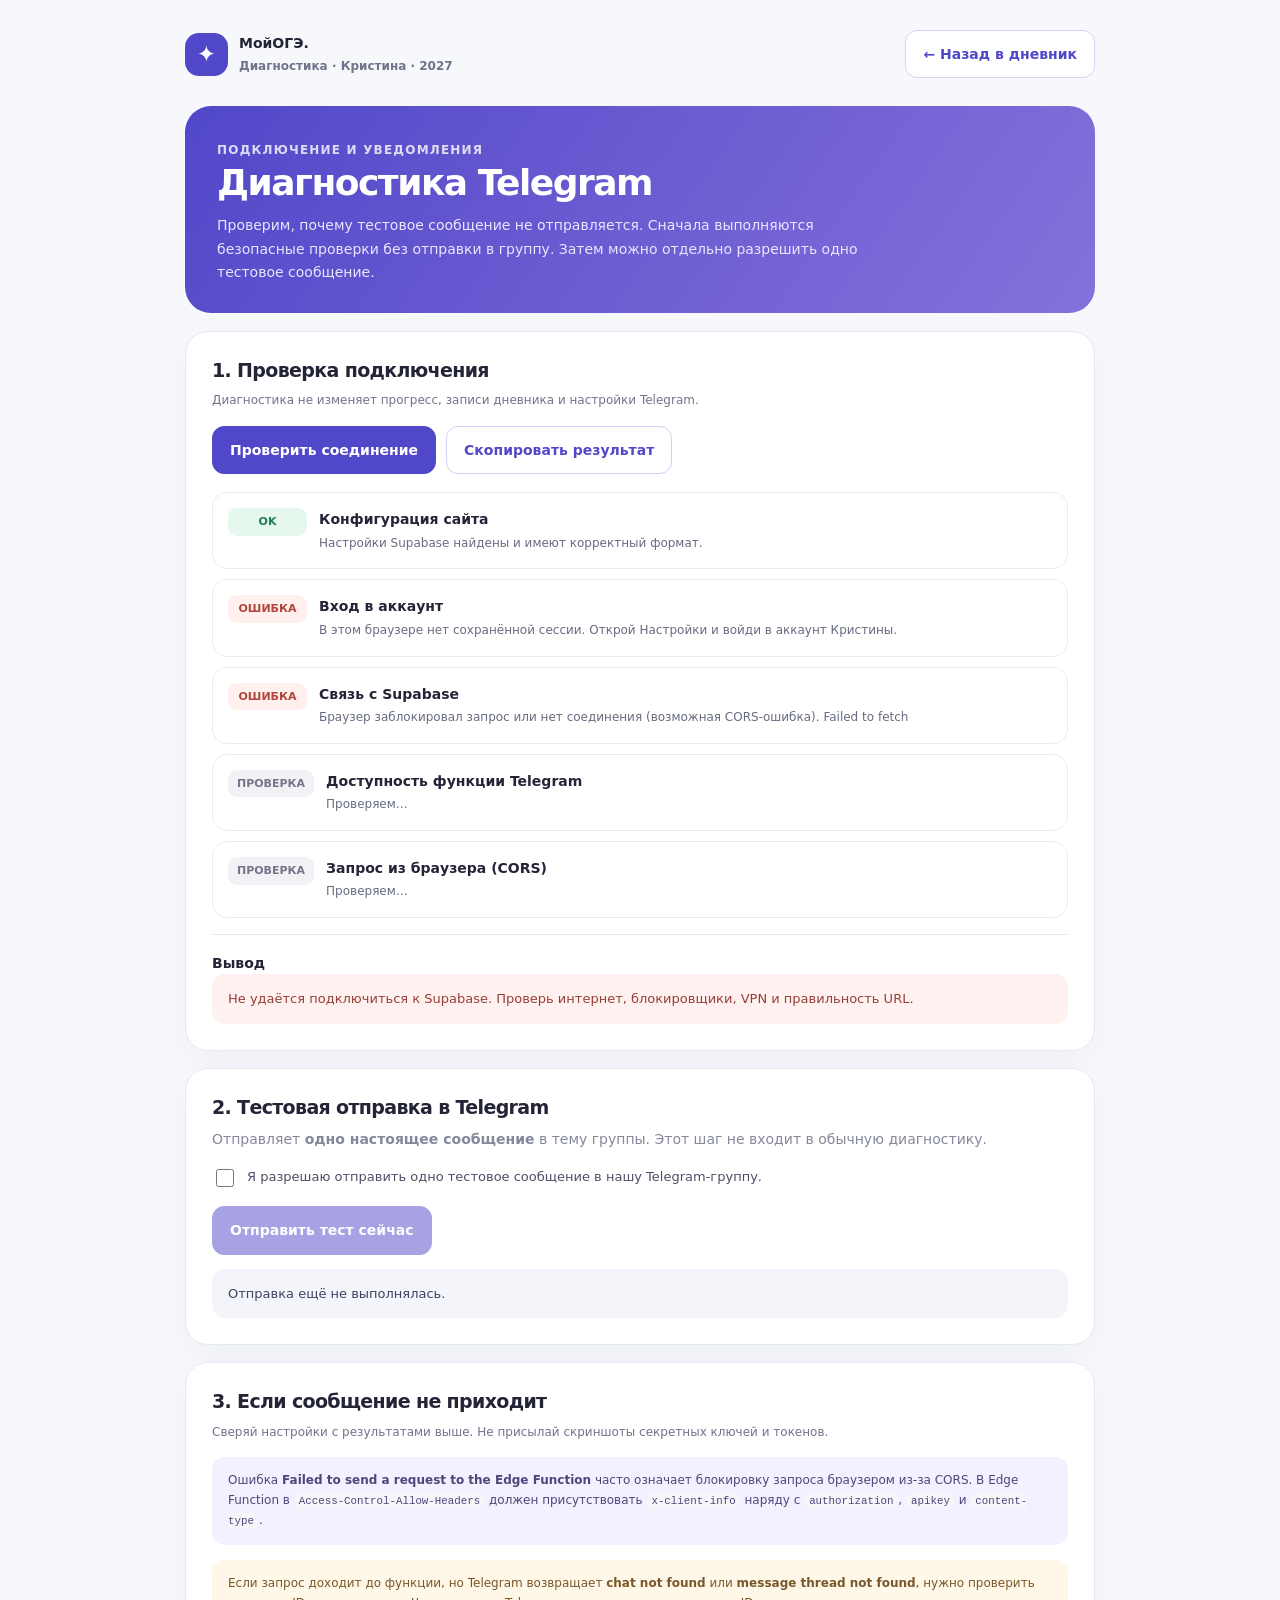
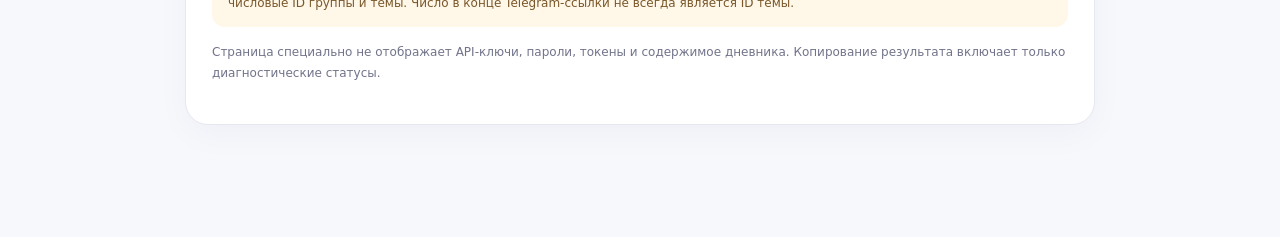
==== diagnostics.html @ 1fcd36a1 "диагн" ====
<!doctype html>
<html lang="ru">
<head>
  <meta charset="utf-8">
  <meta name="viewport" content="width=device-width, initial-scale=1, viewport-fit=cover">
  <meta name="theme-color" content="#f7f8fc">
  <meta name="robots" content="noindex,nofollow">
  <title>Диагностика Telegram · ОГЭ 2027</title>
  <link rel="stylesheet" href="styles.css?v=7">
  <script defer src="config.js?v=7"></script>
  <style>
    :root{--d-bg:#f7f8fc;--d-ink:#242437;--d-muted:#71738a;--d-purple:#5148c9;--d-line:#e6e8f0}
    body{background:var(--d-bg);color:var(--d-ink);font-family:Manrope,system-ui,-apple-system,Segoe UI,sans-serif}
    .diag-shell{max-width:950px;margin:0 auto;padding:30px 20px 95px}.diag-top{display:flex;gap:16px;align-items:center;justify-content:space-between;flex-wrap:wrap;margin-bottom:28px}
    .diag-brand{display:flex;gap:11px;align-items:center;font-weight:800}.diag-logo{width:43px;height:43px;border-radius:14px;background:var(--d-purple);display:grid;place-items:center;color:white;font-size:23px}
    .diag-hero{padding:32px 32px 29px;border-radius:26px;background:linear-gradient(125deg,#5148c9,#8571da);color:#fff;margin:0 0 18px}
    .diag-hero h1{color:#fff;margin:0 0 9px;font-size:clamp(25px,3vw,36px)}.diag-hero p{color:#e9e6ff;margin:0;max-width:650px;line-height:1.65}
    .diag-box{background:#fff;border:1px solid var(--d-line);border-radius:23px;padding:26px;margin-bottom:17px;box-shadow:0 10px 34px rgba(38,40,73,.035)}
    .diag-box h2{font-size:19px;margin:0 0 8px}.diag-box p{line-height:1.7;margin-bottom:15px}.diag-actions{display:flex;align-items:center;gap:10px;flex-wrap:wrap}
    .diag-button{border-radius:12px;background:var(--d-purple);border:1px solid var(--d-purple);color:#fff;padding:12px 17px;min-height:46px;font-weight:800}
    .diag-button.alt{background:#fff;color:var(--d-purple);border-color:#d4d0f6}.diag-button:disabled{opacity:.5;cursor:not-allowed}
    .diag-steps{display:grid;gap:10px;margin-top:18px}.diag-step{border:1px solid #e9eaf3;border-radius:15px;display:grid;grid-template-columns:auto 1fr;gap:12px;padding:15px;align-items:start}
    .diag-dot{border-radius:9px;background:#f1f1f6;color:#74758a;font-weight:900;padding:5px 9px;min-width:79px;text-align:center;font-size:11px}
    .diag-step[data-state="ok"] .diag-dot{background:#e6f7ee;color:#207d53}.diag-step[data-state="bad"] .diag-dot{background:#fff0ed;color:#b2443e}.diag-step[data-state="warn"] .diag-dot{background:#fff6e5;color:#8c6116}
    .diag-step strong{display:block;font-size:14px;margin-bottom:3px}.diag-step p{color:#676b81;margin:0;font-size:12px;line-height:1.65;overflow-wrap:anywhere}
    .diag-note{padding:14px 16px;background:#f3f1ff;color:#4c477b;border-radius:13px;font-size:12px;line-height:1.65;margin:15px 0}
    .diag-warning{background:#fff7e8;color:#79572a}.diag-confirm{display:flex;gap:10px;align-items:flex-start;font-size:13px;color:#4d4f67;line-height:1.5;margin:16px 0}.diag-confirm input{width:18px;height:18px;accent-color:var(--d-purple);flex:none;margin-top:2px}
    .diag-result{border-radius:13px;padding:14px 16px;background:#f4f5fa;color:#3e4260;line-height:1.65;white-space:pre-wrap;overflow-wrap:anywhere;min-height:48px;font-size:13px}
    .diag-result[data-state="ok"]{background:#eaf9ef;color:#176a49}.diag-result[data-state="bad"]{background:#fff1ef;color:#963e38}.diag-result[data-state="warn"]{background:#fff6e5;color:#825b22}
    .diag-small{font-size:12px;color:var(--d-muted)}.diag-code{font-family:ui-monospace,SFMono-Regular,Consolas,monospace;background:#f6f6fa;border-radius:7px;padding:2px 5px;font-size:.9em}.diag-help{border-top:1px solid var(--d-line);margin-top:16px;padding-top:17px}
    @media(max-width:650px){.diag-shell{padding:16px 13px 80px}.diag-hero,.diag-box{padding:20px 17px;border-radius:19px}.diag-step{padding:12px;gap:9px}.diag-dot{min-width:65px}}
  </style>
</head>
<body>
<main class="diag-shell">
  <header class="diag-top">
    <div class="diag-brand"><div class="diag-logo" aria-hidden="true">✦</div><span>МойОГЭ.<br><span class="diag-small">Диагностика · Кристина · 2027</span></span></div>
    <a class="diag-button alt" href="index.html#/дневник">← Назад в дневник</a>
  </header>
  <section class="diag-hero"><span style="font-size:12px;font-weight:800;letter-spacing:1.2px;opacity:.8">ПОДКЛЮЧЕНИЕ И УВЕДОМЛЕНИЯ</span><h1>Диагностика Telegram</h1><p>Проверим, почему тестовое сообщение не отправляется. Сначала выполняются безопасные проверки без отправки в группу. Затем можно отдельно разрешить одно тестовое сообщение.</p></section>
  <section class="diag-box" aria-labelledby="checksTitle">
    <h2 id="checksTitle">1. Проверка подключения</h2>
    <p class="diag-small">Диагностика не изменяет прогресс, записи дневника и настройки Telegram.</p>
    <div class="diag-actions"><button id="runChecks" class="diag-button" type="button">Проверить соединение</button><button id="copyResults" class="diag-button alt" type="button">Скопировать результат</button></div>
    <div class="diag-steps" id="steps" aria-live="polite">
      <div class="diag-step" id="step-config"><span class="diag-dot">ОЖИДАНИЕ</span><div><strong>Конфигурация сайта</strong><p>URL Supabase и публичный ключ</p></div></div>
      <div class="diag-step" id="step-session"><span class="diag-dot">ОЖИДАНИЕ</span><div><strong>Вход в аккаунт</strong><p>Наличие и действительность сессии Кристины</p></div></div>
      <div class="diag-step" id="step-network"><span class="diag-dot">ОЖИДАНИЕ</span><div><strong>Связь с Supabase</strong><p>Можно ли получить ответ от сервера</p></div></div>
      <div class="diag-step" id="step-function"><span class="diag-dot">ОЖИДАНИЕ</span><div><strong>Доступность функции Telegram</strong><p>Без отправки сообщения</p></div></div>
      <div class="diag-step" id="step-request"><span class="diag-dot">ОЖИДАНИЕ</span><div><strong>Запрос из браузера (CORS)</strong><p>Проверим заголовки и HTTP-ответ безопасным запросом</p></div></div>
    </div>
    <div class="diag-help"><strong>Вывод</strong><div id="recommendation" class="diag-result" role="status">Нажми «Проверить соединение».</div></div>
  </section>
  <section class="diag-box" aria-labelledby="testTitle">
    <h2 id="testTitle">2. Тестовая отправка в Telegram</h2>
    <p>Отправляет <strong>одно настоящее сообщение</strong> в тему группы. Этот шаг не входит в обычную диагностику.</p>
    <label class="diag-confirm"><input id="confirmSend" type="checkbox"><span>Я разрешаю отправить одно тестовое сообщение в нашу Telegram-группу.</span></label>
    <button id="sendTest" class="diag-button" type="button" disabled>Отправить тест сейчас</button>
    <div class="diag-result" id="telegramResult" role="status" style="margin-top:14px">Сначала проверь соединение и подтверди отправку.</div>
  </section>
  <section class="diag-box">
    <h2>3. Если сообщение не приходит</h2>
    <p class="diag-small">Сверяй настройки с результатами выше. Не присылай скриншоты секретных ключей и токенов.</p>
    <div class="diag-note">Ошибка <strong>Failed to send a request to the Edge Function</strong> часто означает блокировку запроса браузером из-за CORS. В Edge Function в <span class="diag-code">Access-Control-Allow-Headers</span> должен присутствовать <span class="diag-code">x-client-info</span> наряду с <span class="diag-code">authorization</span>, <span class="diag-code">apikey</span> и <span class="diag-code">content-type</span>.</div>
    <div class="diag-note diag-warning">Если запрос доходит до функции, но Telegram возвращает <strong>chat not found</strong> или <strong>message thread not found</strong>, нужно проверить числовые ID группы и темы. Число в конце Telegram-ссылки не всегда является ID темы.</div>
    <p class="diag-small">Страница специально не отображает API-ключи, пароли, токены и содержимое дневника. Копирование результата включает только диагностические статусы.</p>
  </section>
</main>
<script>
(()=>{'use strict';
  const byId=id=>document.getElementById(id);
  const BASESTORAGE='oge-student-auth-2027';
  const FUNCTION='kristina-oge-diary-reminder';
  const notes=[];
  const diag={config:false,session:false,network:false,edge:false,probe:false,userToken:''};
  const setStep=(id,state,message)=>{
    const el=byId('step-'+id);
    const st={ok:'OK',bad:'ОШИБКА',warn:'ВНИМАНИЕ',pending:'ПРОВЕРКА'}[state]||'ОЖИДАНИЕ';
    el.dataset.state=state;el.querySelector('.diag-dot').textContent=st;
    el.querySelector('p').textContent=message;
    const old=notes.findIndex(x=>x.id===id);if(old>=0)notes.splice(old,1);
    notes.push({id,status:st,detail:message});
  };
  const setResult=(txt,state='')=>{byId('recommendation').textContent=txt;byId('recommendation').dataset.state=state;};
  const clean=s=>String(s||'').replace(/Bearer\s+\S+/ig,'Bearer [скрыто]').replace(/(?:sk-|sb_secret_|sb_publishable_|eyJ)[a-z0-9_.-]{15,}/ig,'[скрыто]').slice(0,210);
  const url=()=>window.OGE_CONFIG?.cloud?.url?.replace(/\/+$/,'')||'';
  const publicKey=()=>window.OGE_CONFIG?.cloud?.publishableKey||'';
  const validConfig=()=>window.OGE_CONFIG?.cloud?.enabled===true && /^https:\/\/[a-z0-9-]+\.supabase\.co$/i.test(url()) && publicKey().length>=20;
  const sessionFromBrowser=()=>{
    try{
      const stored=localStorage.getItem(BASESTORAGE);
      if(!stored)return null;
      const v=JSON.parse(stored);
      if(!v||typeof v.access_token!=='string'||v.access_token.length<40)return null;
      return v;
    }catch(_e){return null;}
  };
  async function timedFetch(path,options={}){
    const ac=new AbortController(),tid=setTimeout(()=>ac.abort(),12000);
    try{return await fetch(path,{...options,signal:ac.signal,cache:'no-store',credentials:'omit'})}
    finally{clearTimeout(tid)}
  }
  async function parsed(res){
    try{const data=await res.json();return data&&typeof data==='object'?data:{}}
    catch(_e){return {}}
  }
  function showReady(){byId('sendTest').disabled=!(diag.session&&diag.probe&&byId('confirmSend').checked);}
  function failReason(e){
    if(e?.name==='AbortError')return 'Превышено время ожидания (12 секунд): сервер не ответил.';
    return 'Браузер заблокировал запрос или нет соединения (возможная CORS-ошибка). '+clean(e?.message||'');
  }
  async function runChecks(){
    byId('runChecks').disabled=true;byId('sendTest').disabled=true;byId('telegramResult').textContent='Отправка ещё не выполнялась.';
    Object.assign(diag,{config:false,session:false,network:false,edge:false,probe:false,userToken:''});
    ['config','session','network','function','request'].forEach(id=>setStep(id,'pending','Проверяем…'));
    setResult('Идёт проверка. Сообщения в Telegram не отправляются.');
    try{
      diag.config=validConfig();
      setStep('config',diag.config?'ok':'bad',diag.config?'Настройки Supabase найдены и имеют корректный формат.':'В config.js отключено облако или отсутствуют адрес Supabase / публичный ключ.');
      if(!diag.config){setResult('Сначала проверь файл config.js: cloud.enabled, cloud.url и cloud.publishableKey. Не вставляй service_role или секретный ключ в сайт.','bad');return;}
      const session=sessionFromBrowser();
      if(!session){setStep('session','bad','В этом браузере нет сохранённой сессии. Открой Настройки и войди в аккаунт Кристины.');}
      else if(Number(session.expires_at||0)>0 && session.expires_at*1000<Date.now()){
        setStep('session','warn','Сессия в браузере истекла. Повторно войди через Настройки сайта.');
      }else{diag.userToken=session.access_token;setStep('session','warn','Сессия найдена, проверяем действительность на сервере…');}
      let healthRes;
      try{
        healthRes=await timedFetch(url()+'/auth/v1/health');
        diag.network=true;
        setStep('network','ok','Supabase отвечает: HTTP '+healthRes.status+'.');
      }catch(e){setStep('network','bad',failReason(e));setResult('Не удаётся подключиться к Supabase. Проверь интернет, блокировщики, VPN и правильность URL.','bad');return;}
      if(diag.userToken){
        try{
          const response=await timedFetch(url()+'/auth/v1/user',{headers:{apikey:publicKey(),Authorization:'Bearer '+diag.userToken}});
          if(response.ok){diag.session=true;setStep('session','ok','Авторизация подтверждена сервером.');}
          else {diag.userToken='';setStep('session','bad','Сессия отклонена сервером: HTTP '+response.status+'. Повторно войди в Настройках.');}
        }catch(e){diag.userToken='';setStep('session','warn','Не удалось подтвердить сессию: '+failReason(e));}
      }
      const endpoint=url()+'/functions/v1/'+FUNCTION;
      try{
        const r=await timedFetch(endpoint,{method:'GET'});
        diag.edge=true;setStep('function',r.status===405?'ok':(r.status===401?'warn':'ok'),'Сервер функции отвечает: HTTP '+r.status+'. '+(r.status===405?'Для GET это нормально.':'Проверяем POST отдельно.'));
      }catch(e){setStep('function','bad',failReason(e));setResult('Не удалось получить ответ функции. Проверь название функции, ACTIVE и настройки CORS.','bad');return;}
      // Unknown mode never sends Telegram messages, but exercises the same browser headers as Supabase JS.
      try{
        const headers={'Content-Type':'application/json',apikey:publicKey(),'x-client-info':'supabase-js-web/2.58.0',Authorization:'Bearer '+(diag.userToken||publicKey())};
        const r=await timedFetch(endpoint,{method:'POST',headers,body:JSON.stringify({mode:'diagnostics-probe'})});
        const data=await parsed(r);
        if(r.status===400 && /unknown.mode/i.test(String(data.error||''))){diag.probe=true;setStep('request','ok','POST и CORS работают. Функция ответила ожидаемым HTTP 400 на безопасный диагностический запрос.');}
        else if(r.status===401||r.status===403){setStep('request','warn','POST доступен, но сервер отклонил авторизацию: HTTP '+r.status+' ('+clean(data.error||'нет описания')+').');}
        else if(r.status>=500){setStep('request','bad','Функция вернула HTTP '+r.status+': '+clean(data.error||'ошибка сервера')+'. Проверь Edge Function Logs и секреты.');}
        else{setStep('request','warn','Ответ HTTP '+r.status+': '+clean(data.error||'нет описания')+'. Нужна проверка серверного кода.');}
      }catch(e){setStep('request','bad',failReason(e));setResult('GET функции отвечает, но POST блокируется. Наиболее вероятно, не указан x-client-info в Access-Control-Allow-Headers. Исправь его в Edge Function и заново Deploy.','bad');return;}
      if(diag.probe && diag.session)setResult('Подключение и авторизация работают. Теперь можешь подтвердить отдельную тестовую отправку в Telegram.','ok');
      else if(!diag.session)setResult('Запрос к функции прошёл. Для реального теста нужно повторно войти в аккаунт Кристины через Настройки.','warn');
      else setResult('Функция отвечает, но есть ошибка POST. Смотри HTTP-код выше и журнал Edge Function Logs.','warn');
    }finally{byId('runChecks').disabled=false;showReady();}
  }
  async function sendTest(){
    if(!diag.session||!diag.probe||!byId('confirmSend').checked)return;
    byId('sendTest').disabled=true;byId('telegramResult').textContent='Отправляем тестовое сообщение…';
    try{
      const r=await timedFetch(url()+'/functions/v1/'+FUNCTION,{method:'POST',headers:{'Content-Type':'application/json',apikey:publicKey(),'x-client-info':'supabase-js-web/2.58.0',Authorization:'Bearer '+diag.userToken},body:JSON.stringify({mode:'test'})});
      const body=await parsed(r);
      if(r.ok&&body.delivered===true&&body.message_id){byId('telegramResult').dataset.state='ok';byId('telegramResult').textContent='Telegram API подтвердил отправку сообщения №'+Number(body.message_id)+'. Проверь, что оно появилось именно в нужной теме.';}
      else{byId('telegramResult').dataset.state='bad';byId('telegramResult').textContent='Сервер вернул HTTP '+r.status+': '+clean(body.error||'нет подтверждения доставки')+'.';}
    }catch(e){byId('telegramResult').dataset.state='bad';byId('telegramResult').textContent=failReason(e);}
    finally{byId('confirmSend').checked=false;showReady();}
  }
  byId('runChecks').addEventListener('click',runChecks);
  byId('sendTest').addEventListener('click',sendTest);
  byId('confirmSend').addEventListener('change',showReady);
  byId('copyResults').addEventListener('click',async()=>{
    const body=['ОГЭ-2027 / Telegram / диагностика','Дата: '+new Date().toLocaleString('ru-RU'),...notes.map(n=>n.id+': '+n.status+' — '+n.detail),'Вывод: '+byId('recommendation').textContent,'Тест: '+byId('telegramResult').textContent,'Секреты и токены в отчёте отсутствуют.'].join('\n');
    try{await navigator.clipboard.writeText(body);byId('copyResults').textContent='Скопировано';setTimeout(()=>byId('copyResults').textContent='Скопировать результат',1800)}catch(_e){byId('recommendation').textContent='Браузер не разрешил копирование. Можно сделать скриншот статусов проверок (без секретов).';}
  });
  window.addEventListener('load',()=>setTimeout(runChecks,180));
})();
</script>
</body>
</html>
---- styles.css ----
:root{--bg:#f7f8fc;--surface:#fff;--ink:#242437;--muted:#85889b;--line:#e9eaf3;--indigo:#5148c9;--deep:#352f9c;--purple:#edeaff;--violet:#8a7fe9;--mint:#e3f6ef;--green:#218d6e;--peach:#fff0e5;--orange:#d7834d;--pink:#fbebf6;--shadow:0 12px 40px rgba(37,38,82,.045);--radius:22px}*{box-sizing:border-box}html{scroll-behavior:smooth}body{margin:0;background:var(--bg);color:var(--ink);font-family:Manrope,system-ui,-apple-system,Segoe UI,sans-serif;font-size:14px;line-height:1.6}button,input,select,textarea{font:inherit}button{cursor:pointer}button:disabled{cursor:not-allowed;opacity:.55}a{color:var(--indigo);text-decoration:none}a:hover{text-decoration:underline}button:focus-visible,a:focus-visible,input:focus-visible,textarea:focus-visible,select:focus-visible{outline:3px solid #a39afa;outline-offset:3px}h1,h2,h3,h4,p{margin-top:0}h1{font-size:clamp(27px,3vw,39px);line-height:1.24;letter-spacing:-1.5px;margin-bottom:12px;font-weight:800}h2{font-size:22px;line-height:1.3;letter-spacing:-.65px;margin-bottom:0}h3{font-size:16px;margin:0;font-weight:800;line-height:1.5}p{color:var(--muted)}small,.small{font-size:12px}.text-muted{color:var(--muted)}.semibold{font-weight:700}.shell{min-height:100vh;display:grid;grid-template-columns:265px minmax(0,1fr)}.sidebar{background:var(--surface);border-right:1px solid var(--line);padding:34px 18px 24px;position:sticky;height:100vh;top:0;display:flex;flex-direction:column;gap:26px;overflow-y:auto}.brand{padding:4px 13px;display:flex;align-items:center;gap:13px;text-decoration:none;color:inherit}.brand:hover{text-decoration:none}.brand-logo{width:45px;height:45px;border-radius:14px;background:var(--indigo);display:grid;place-items:center;flex-shrink:0}.brand-logo img{width:45px;height:45px}.brand strong{display:block;font-size:17px;letter-spacing:-.7px;line-height:1.25}.brand small{display:block;color:#9496a5;font-size:10px;margin-top:4px;font-weight:700;letter-spacing:.9px}.menu-label{padding:0 14px;margin-bottom:9px;font-size:10px;font-weight:800;letter-spacing:1.5px;text-transform:uppercase;color:#b2b3bf}.nav-stack{display:grid;gap:4px}.nav-item{width:100%;display:flex;align-items:center;gap:12px;border:0;border-radius:13px;background:transparent;text-align:left;padding:12px 13px;color:#74758a;font-size:13px;font-weight:700;text-decoration:none;transition:.18s}.nav-item svg{width:19px;height:19px;stroke-width:2}.nav-item:hover{color:var(--indigo);background:#f8f7ff;text-decoration:none}.nav-item.active{color:var(--indigo);background:#f0eeff}.nav-item.active svg{stroke:var(--indigo)}.sidebar-bottom{margin-top:auto;display:grid;gap:12px}.sidebar-goal{background:#f4f1ff;border-radius:17px;padding:18px 15px;position:relative;overflow:hidden}.sidebar-goal:after{content:'';position:absolute;right:-28px;top:-34px;width:104px;height:104px;border-radius:50%;background:#e4dfff}.sidebar-goal>*{position:relative;z-index:1}.sidebar-goal small{font-weight:800;color:#7a72a8}.sidebar-goal strong{font-size:21px;color:#4c43ad;display:block;margin:5px 0}.sidebar-goal p{font-size:11px;line-height:1.6;margin:0;color:#8b85a7}.user-chip{display:flex;align-items:center;gap:12px;padding:13px;border-top:1px solid var(--line)}.avatar{width:37px;height:37px;border-radius:13px;background:#f8e9f3;color:#b35d9a;display:grid;place-items:center;font-size:15px;font-weight:800}.user-chip strong{display:block;font-size:12px}.user-chip small{color:var(--muted)}.main{min-width:0;padding:30px 42px 80px;max-width:1600px;width:100%;margin:0 auto}.topbar{display:flex;align-items:center;justify-content:space-between;gap:16px;margin-bottom:34px}.crumb{font-size:12px;font-weight:750;color:#9697a7}.top-actions{display:flex;align-items:center;gap:12px}.date-pill{background:white;border:1px solid var(--line);padding:9px 14px;border-radius:13px;color:#77788d;font-weight:750;font-size:11px;white-space:nowrap}.circle-button{width:39px;height:39px;border-radius:13px;border:1px solid var(--line);background:#fff;color:var(--ink);display:grid;place-items:center}.circle-button svg{width:18px}.content{max-width:1250px}.page-heading{display:flex;justify-content:space-between;align-items:flex-start;gap:20px;margin-bottom:26px}.page-heading p{margin:4px 0 0;max-width:680px}.eyebrow{color:var(--indigo);font-size:11px;letter-spacing:1.3px;text-transform:uppercase;font-weight:800;margin-bottom:9px;display:block}.muted-eyebrow{font-size:11px;letter-spacing:1.2px;font-weight:800;color:#a09fae;text-transform:uppercase}.grid{display:grid;gap:18px}.g-2{grid-template-columns:repeat(2,minmax(0,1fr))}.g-3{grid-template-columns:repeat(3,minmax(0,1fr))}.g-4{grid-template-columns:repeat(4,minmax(0,1fr))}.span-2{grid-column:span 2}.card{background:var(--surface);border:1px solid var(--line);border-radius:var(--radius);padding:24px;box-shadow:var(--shadow);min-width:0}.card-soft{box-shadow:none}.hero{position:relative;border-radius:27px;padding:32px 37px;min-height:256px;background:linear-gradient(125deg,#5148c9 0%,#6f61d4 54%,#8e79df 100%);color:#fff;overflow:hidden;display:flex;align-items:center;justify-content:space-between;gap:20px}.hero::before,.hero::after{content:'';position:absolute;border-radius:50%;border:1px solid rgba(255,255,255,.16);pointer-events:none}.hero:before{width:290px;height:290px;right:24px;top:-140px;box-shadow:0 0 0 46px rgba(255,255,255,.045),0 0 0 95px rgba(255,255,255,.025)}.hero:after{width:180px;height:180px;right:-75px;bottom:-88px;box-shadow:0 0 0 32px rgba(255,255,255,.07)}.hero-copy{position:relative;z-index:1;max-width:540px}.hero .eyebrow{color:#c9c2ff}.hero h1{font-size:clamp(27px,3vw,37px);margin:8px 0 12px;color:#fff}.hero p{color:#e1dcff;max-width:440px;margin-bottom:22px;font-size:13px}.hero-art{z-index:1;width:190px;height:180px;position:relative;flex-shrink:0;display:grid;place-items:center}.hero-art svg{width:188px;height:171px;filter:drop-shadow(0 20px 20px rgba(27,25,92,.2))}.btn{display:inline-flex;align-items:center;justify-content:center;gap:9px;border:1px solid transparent;border-radius:12px;padding:11px 17px;font-weight:800;font-size:12px;line-height:1.5;text-decoration:none;transition:transform .15s,background .15s;white-space:normal;text-align:center}.btn:hover{text-decoration:none;transform:translateY(-1px)}.btn-primary{color:white;background:var(--indigo)}.btn-primary:hover{background:var(--deep)}.btn-light{color:var(--indigo);background:#fff}.btn-outline{color:#4f4d66;border-color:var(--line);background:white}.btn-soft{background:#f2efff;color:var(--indigo)}.btn-sm{padding:8px 12px;font-size:11px}.btn-danger{background:#fff0f0;color:#b44747}.btn svg,.inline-icon{width:16px;height:16px}.stat{display:flex;justify-content:space-between;align-items:flex-start;gap:12px;min-height:113px}.stat-icon{width:40px;height:40px;border-radius:13px;display:grid;place-items:center;background:#f1efff;color:var(--indigo);flex-shrink:0}.stat-icon.green{background:var(--mint);color:var(--green)}.stat-icon.orange{background:var(--peach);color:var(--orange)}.stat-icon.pink{background:var(--pink);color:#bd6f9e}.stat-icon svg{width:20px;height:20px}.stat small{font-size:11px;color:var(--muted);font-weight:700}.stat strong{font-size:27px;letter-spacing:-1.1px;display:block;margin-top:12px;line-height:1}.section-head{display:flex;align-items:center;justify-content:space-between;gap:15px;margin-bottom:17px}.text-link{color:var(--indigo);font-size:12px;font-weight:800}.progress-track{height:8px;background:#f0eff7;border-radius:99px;overflow:hidden}.progress-fill{height:100%;border-radius:99px;background:var(--indigo);transition:width .3s}.progress-fill.green{background:#46bd9b}.progress-fill.orange{background:#e9a36d}.progress-meta{display:flex;align-items:center;justify-content:space-between;gap:10px;margin:11px 0 8px;font-size:12px;font-weight:750}.timeline-mini{display:grid;gap:19px}.timeline-item{display:flex;gap:15px;position:relative}.timeline-item+.timeline-item:before{content:'';position:absolute;left:17px;top:-19px;height:18px;border-left:2px dashed #e5e3f4}.timeline-dot{width:35px;height:35px;border-radius:12px;display:grid;place-items:center;flex-shrink:0;color:#756bd0;background:#f0edff;font-weight:800;font-size:12px}.timeline-dot.done{background:#ddf7ec;color:#28936f}.timeline-item strong{display:block;font-size:12px}.timeline-item p{font-size:11px;margin:2px 0 0;line-height:1.6}.lesson-link{border-radius:15px;border:1px solid var(--line);padding:15px;display:flex;justify-content:space-between;gap:15px;align-items:center;color:inherit;text-decoration:none}.lesson-link:hover{border-color:#c3bdf8;background:#faf9ff;text-decoration:none}.lesson-link p{font-size:11px;margin:4px 0 0}.pill{display:inline-flex;align-items:center;gap:6px;border-radius:999px;padding:5px 10px;font-size:10px;font-weight:800;color:var(--indigo);background:#f1efff;white-space:nowrap}.pill.green{color:#228c6e;background:#e5f7ef}.pill.orange{color:#ac7043;background:#fff0e5}.pill.gray{color:#777b8c;background:#f2f3f7}.quote-card{background:#fff7ef;border:1px solid #ffebd8;border-radius:20px;padding:24px;position:relative}.quote-card .quote-mark{font-size:50px;line-height:1;color:#e7ac80;opacity:.72;font-family:Georgia,serif}.quote-card p{color:#98694e;line-height:1.8;font-weight:650;margin:5px 0 0}.notice{padding:14px 16px;border-radius:13px;background:#f5f2ff;color:#59508b;border:1px solid #e5e0ff;font-size:12px;line-height:1.75}.notice.warning{background:#fff9f1;border-color:#f3e4cd;color:#8d6a45}.notice.success{background:#effaf4;border-color:#d7efe2;color:#277759}.notice.error{background:#fff0f0;border-color:#f6d9d9;color:#a54444}.kpi-list{display:flex;flex-wrap:wrap;gap:9px;margin-top:12px}.line{border:0;border-top:1px solid var(--line);margin:18px 0}.week-grid{display:grid;grid-template-columns:repeat(3,minmax(0,1fr));gap:15px}.week-card{display:block;text-align:left;width:100%;background:#fff;border:1px solid var(--line);border-radius:18px;padding:19px;transition:.15s;min-width:0;color:inherit}.week-card:hover{border-color:#a9a2f2;transform:translateY(-2px)}.week-card.current{border-color:#8c84eb;background:linear-gradient(140deg,#fff,#f5f2ff)}.week-card.done{border-color:#c5eadd;background:#fcfffe}.week-card small{color:var(--muted)}.week-card h3{margin:9px 0 7px}.week-card p{font-size:11px;line-height:1.7;margin-bottom:13px}.week-card .pill{margin-top:6px}.week-detail{border-radius:17px;background:#f9f9fd;padding:17px;display:grid;gap:8px}.week-detail-row{display:flex;gap:10px;align-items:start}.week-detail-row svg{color:var(--indigo);width:17px;height:17px;flex-shrink:0;margin-top:3px}.week-detail-row strong{font-size:11px;display:block}.week-detail-row span{font-size:12px;color:#77788e}.field{width:100%;border:1px solid #e3e5ef;border-radius:13px;padding:12px 14px;outline:0;color:var(--ink);background:#fff}.field:focus{border-color:#8f87e9;box-shadow:0 0 0 3px #f0eeff}.searchbox{display:flex;align-items:center;gap:10px;padding:0 14px;border:1px solid var(--line);background:white;border-radius:13px;height:44px;color:#9b9bb0}.searchbox svg{width:17px}.searchbox input{border:0;outline:0;width:100%;background:transparent;font-size:12px;min-width:0}.toolbar{display:flex;align-items:center;gap:12px;flex-wrap:wrap;margin-bottom:20px}.toolbar .searchbox{flex:1;min-width:230px}.select{border:1px solid var(--line);border-radius:13px;padding:11px 14px;background:#fff;font-size:12px;color:#55566f;max-width:100%}.accordion{border:1px solid var(--line);border-radius:18px;overflow:hidden;margin-bottom:12px;background:white}.accordion summary{cursor:pointer;list-style:none;display:flex;justify-content:space-between;align-items:center;gap:12px;padding:18px 20px;font-size:13px;font-weight:800}.accordion summary::-webkit-details-marker{display:none}.accordion summary:after{content:'+';font-size:19px;color:#a09db5}.accordion[open] summary:after{content:'−'}.accordion-body{border-top:1px solid var(--line);padding:7px 18px 15px}.topic-row{padding:10px 4px;border-bottom:1px solid #f1f1f6;display:flex;align-items:center;justify-content:space-between;gap:12px}.topic-row:last-child{border:0}.topic-name{font-size:12px;font-weight:700}.topic-actions{display:flex;gap:7px;align-items:center;flex-wrap:wrap;justify-content:flex-end}.mini-btn{border:1px solid var(--line);border-radius:9px;padding:5px 10px;background:#fff;font-size:10px;font-weight:800;color:#655bc0}.mini-btn.done{background:#eaf9f1;border-color:#cdebdc;color:#298b65}.vocab-layout{display:grid;grid-template-columns:280px minmax(0,1fr);gap:18px}.topic-sidebar{display:grid;gap:8px;align-content:start}.topic-tab{border:1px solid var(--line);background:white;border-radius:13px;padding:12px 14px;display:flex;justify-content:space-between;gap:8px;text-align:left;align-items:center;font-size:12px;font-weight:750;color:#77788e}.topic-tab.active{background:#f1efff;border-color:#cbc6f7;color:var(--deep)}.topic-tab small{color:#aaabc0}.vocab-list{display:grid;gap:7px}.word-row{display:grid;grid-template-columns:minmax(120px,1fr) minmax(120px,1fr) auto;align-items:center;gap:12px;border:1px solid #f0f0f5;padding:12px;border-radius:13px}.word-row strong{font-size:12px;line-height:1.5}.word-row span{font-size:12px;color:#838398}.icon-btn{width:32px;height:32px;border:1px solid var(--line);border-radius:10px;background:white;display:inline-grid;place-items:center;color:#8178c8;flex-shrink:0}.icon-btn svg{width:15px;height:15px}.icon-btn.active{background:#e4f8ec;border-color:#c7e9d7;color:#2a936d}.word-buttons{display:flex;gap:6px}.table-wrap{overflow:auto;max-height:540px}.verb-table{width:100%;border-collapse:collapse;min-width:520px;font-size:12px}.verb-table th{text-align:left;font-size:10px;letter-spacing:.8px;text-transform:uppercase;color:#9da0af;padding:13px 12px;position:sticky;top:0;background:#fff;z-index:1;border-bottom:1px solid var(--line)}.verb-table td{padding:11px 12px;border-bottom:1px solid #f0f0f6;vertical-align:middle}.verb-table tr:hover td{background:#fbfaff}.verb-table td strong{color:#45419a}.quiz{max-width:860px}.question-count{font-weight:800;font-size:12px;color:#777b8d}.question-title{font-size:21px;line-height:1.5;letter-spacing:-.4px;margin:18px 0 20px;font-weight:800}.options{display:grid;gap:10px}.option{border:1px solid #e7e6f0;background:white;border-radius:13px;padding:14px 15px;display:flex;align-items:center;gap:13px;width:100%;text-align:left;color:#55536b;font-size:13px;font-weight:700}.option:hover:not(:disabled){border-color:#a49bf2;background:#faf9ff}.option.selected{border-color:var(--indigo);background:#f3f1ff;color:#3c35a0}.option.correct{border-color:#50b794;background:#effaf4;color:#277958}.option.wrong{border-color:#e8a4a4;background:#fff3f3;color:#ac5151}.option .opt-letter{width:26px;height:26px;border-radius:9px;background:#f1f1f7;color:#777c92;display:grid;place-items:center;font-size:11px;font-weight:800;flex-shrink:0}.option.selected .opt-letter{background:#ddd8ff;color:#5449b9}.quiz-nav{display:flex;align-items:center;justify-content:space-between;gap:12px;margin-top:24px;flex-wrap:wrap}.passage{background:#f9f9fc;border:1px solid var(--line);border-radius:14px;padding:19px;font-size:13px;line-height:1.95;margin-bottom:21px;max-height:270px;overflow-y:auto;color:#505166}.passage h3{color:var(--ink);margin-bottom:8px}.score-circle{width:128px;height:128px;border-radius:50%;display:grid;place-items:center;background:conic-gradient(var(--indigo) var(--score),#ecebf6 0);position:relative;flex-shrink:0}.score-circle:before{content:'';position:absolute;inset:12px;border-radius:50%;background:white}.score-circle strong{position:relative;font-size:27px;letter-spacing:-1px}.result-row{display:flex;align-items:center;gap:23px;flex-wrap:wrap}.result-area{display:grid;grid-template-columns:1fr 45px;align-items:center;gap:15px;font-size:12px;margin:14px 0 6px}.result-area strong{text-align:right}.writing-box{min-height:195px;resize:vertical;line-height:1.8}.task-box{background:#f8f8fd;border:1px solid var(--line);border-radius:15px;padding:20px;color:#555670;line-height:1.85;margin:15px 0}.task-box p{color:#62637a;margin-bottom:8px}.task-box p:last-child{margin-bottom:0}.checklist{display:grid;gap:12px}.checkline{display:flex;align-items:start;gap:11px;font-size:12px;color:#5c5d71}.checkline input{accent-color:var(--indigo);width:17px;height:17px;margin:2px 0;flex-shrink:0}.readable{max-width:780px;color:#525368;font-size:13px;line-height:1.95}.readable p{color:#616276}.readable strong{color:var(--ink)}.resource-card{display:flex;align-items:center;gap:14px;border:1px solid var(--line);border-radius:15px;padding:17px;color:inherit;background:white;justify-content:space-between;text-decoration:none}.resource-card:hover{text-decoration:none;border-color:#b8b0ef;background:#fcfbff}.resource-card strong{display:block;font-size:12px}.resource-card small{color:var(--muted)}.resource-card svg{color:var(--indigo);flex-shrink:0}.flashcard{min-height:240px;border-radius:22px;background:linear-gradient(125deg,#f4f2ff,#ece8ff);display:flex;flex-direction:column;align-items:center;justify-content:center;gap:15px;text-align:center;padding:28px;border:1px solid #e0dbff}.flashcard .en{font-size:27px;font-weight:800;letter-spacing:-.5px;color:#4f43b2}.flashcard .ru{font-size:16px;font-weight:700;color:#7367ba}.flashcard .hint{font-size:11px;color:#9d95c9}.quick-actions{display:flex;gap:10px;flex-wrap:wrap}.mini-grid{display:grid;grid-template-columns:repeat(2,minmax(0,1fr));gap:12px}.mini-tile{background:#faf9ff;padding:16px;border-radius:14px;border:1px solid #efeafe}.mini-tile strong{display:block;font-size:13px}.mini-tile small{color:var(--muted)}.empty{padding:36px 22px;text-align:center;color:var(--muted);font-size:12px}.footer-note{padding:24px 0;font-size:11px;color:#a5a7b6}.toast{position:fixed;right:24px;bottom:24px;z-index:1000;background:#2b2b48;color:white;border-radius:13px;box-shadow:0 12px 28px rgba(28,28,64,.25);padding:13px 18px;font-size:12px;font-weight:750;max-width:350px}.boot{height:100vh;display:grid;place-content:center;text-align:center;color:#82799f}.spinner{width:36px;height:36px;margin:auto;border:3px solid #e8e3ff;border-top-color:var(--indigo);border-radius:50%;animation:spin 1s linear infinite}@keyframes spin{to{transform:rotate(360deg)}}.mobile-nav{display:none}.mobile-top{display:none}.sparkline{display:flex;align-items:end;gap:5px;height:51px}.sparkline span{height:var(--bar);background:#c7bfff;width:14px;border-radius:4px 4px 1px 1px}.sparkline span:last-child{background:var(--indigo)}.badge-number{display:inline-flex;align-items:center;justify-content:center;background:#f1f0fa;width:27px;height:27px;border-radius:9px;font-size:11px;color:#7770b7;font-weight:800;margin-right:7px}.back-link{display:inline-flex;gap:7px;align-items:center;font-weight:800;font-size:12px;margin-bottom:16px}.resource-cta{margin-top:20px}.compact-stat{display:flex;align-items:center;justify-content:space-between;gap:10px;padding:13px 0;border-bottom:1px solid var(--line)}.compact-stat:last-child{border:0}.active-week-label{color:#766cd3;background:#f1efff;border-radius:99px;padding:5px 10px;font-size:10px;font-weight:800}.level-chip{display:inline-flex;border-radius:10px;background:#f1eeff;color:#564ac2;padding:7px 12px;font-size:12px;font-weight:800}.score-detail{margin-top:25px;border-top:1px solid var(--line);padding-top:22px}.review-item{padding:14px 0;border-bottom:1px solid #eeeef4}.review-item:last-child{border:0}.review-item .wrong-answer{color:#b86565}.review-item .right-answer{color:#228c6e}.row{display:flex;align-items:center;gap:12px}.justify-between{justify-content:space-between}.wrap{flex-wrap:wrap}.w100{width:100%} @media(max-width:1180px){.main{padding:28px 27px 70px}.g-4{grid-template-columns:repeat(2,minmax(0,1fr))}.week-grid{grid-template-columns:repeat(2,minmax(0,1fr))}} @media(max-width:900px){.shell{display:block}.sidebar{display:none}.main{padding:20px 20px 108px}.mobile-top{display:flex;align-items:center;justify-content:space-between;margin-bottom:26px}.mobile-brand{display:flex;gap:10px;align-items:center;font-weight:800;letter-spacing:-.5px}.mobile-brand img{height:37px;width:37px}.topbar{margin-bottom:22px}.mobile-nav{position:fixed;display:grid;grid-template-columns:repeat(6,minmax(0,1fr));bottom:0;left:0;right:0;background:rgba(255,255,255,.96);backdrop-filter:blur(18px);border-top:1px solid var(--line);padding:7px 8px calc(9px + env(safe-area-inset-bottom));z-index:100}.mobile-nav a{display:grid;gap:3px;justify-items:center;align-items:center;color:#9b99ac;text-decoration:none;font-size:9px;font-weight:800;padding:6px 1px;border-radius:11px}.mobile-nav a svg{width:19px;height:19px}.mobile-nav a.active{background:#f0edff;color:var(--indigo)}} @media(max-width:620px){.main{padding:16px 15px 110px}.page-heading{display:block;margin-bottom:20px}.page-heading .btn{margin-top:12px}.g-2,.g-3,.g-4,.week-grid,.vocab-layout,.mini-grid{grid-template-columns:1fr}.span-2{grid-column:auto}.card{padding:20px 17px;border-radius:19px}.hero{padding:26px 24px;min-height:250px;border-radius:22px}.hero-art{width:100px;height:130px;position:absolute;right:2px;bottom:0;opacity:.25}.hero-art svg{width:137px}.hero-copy{max-width:100%}.hero h1{font-size:30px}.hero p{max-width:300px}.date-pill{font-size:10px}.stat{min-height:88px}.stat strong{margin-top:8px}.toolbar .searchbox{min-width:100%}.topic-sidebar{grid-template-columns:repeat(2,minmax(0,1fr))}.topic-tab{padding:11px 10px;font-size:11px}.word-row{grid-template-columns:minmax(0,1fr) minmax(0,1fr);gap:6px 9px}.word-buttons{grid-column:1/-1;justify-content:flex-end}.quiz .question-title{font-size:18px}.result-row{align-items:center;justify-content:center;text-align:center}.score-circle{margin:auto}.topbar{display:none}.mobile-top{margin-bottom:22px}.question-title{overflow-wrap:break-word}.flashcard .en{font-size:23px}}@media(prefers-reduced-motion:reduce){*,*:before,*:after{scroll-behavior:auto!important;animation:none!important;transition:none!important}}
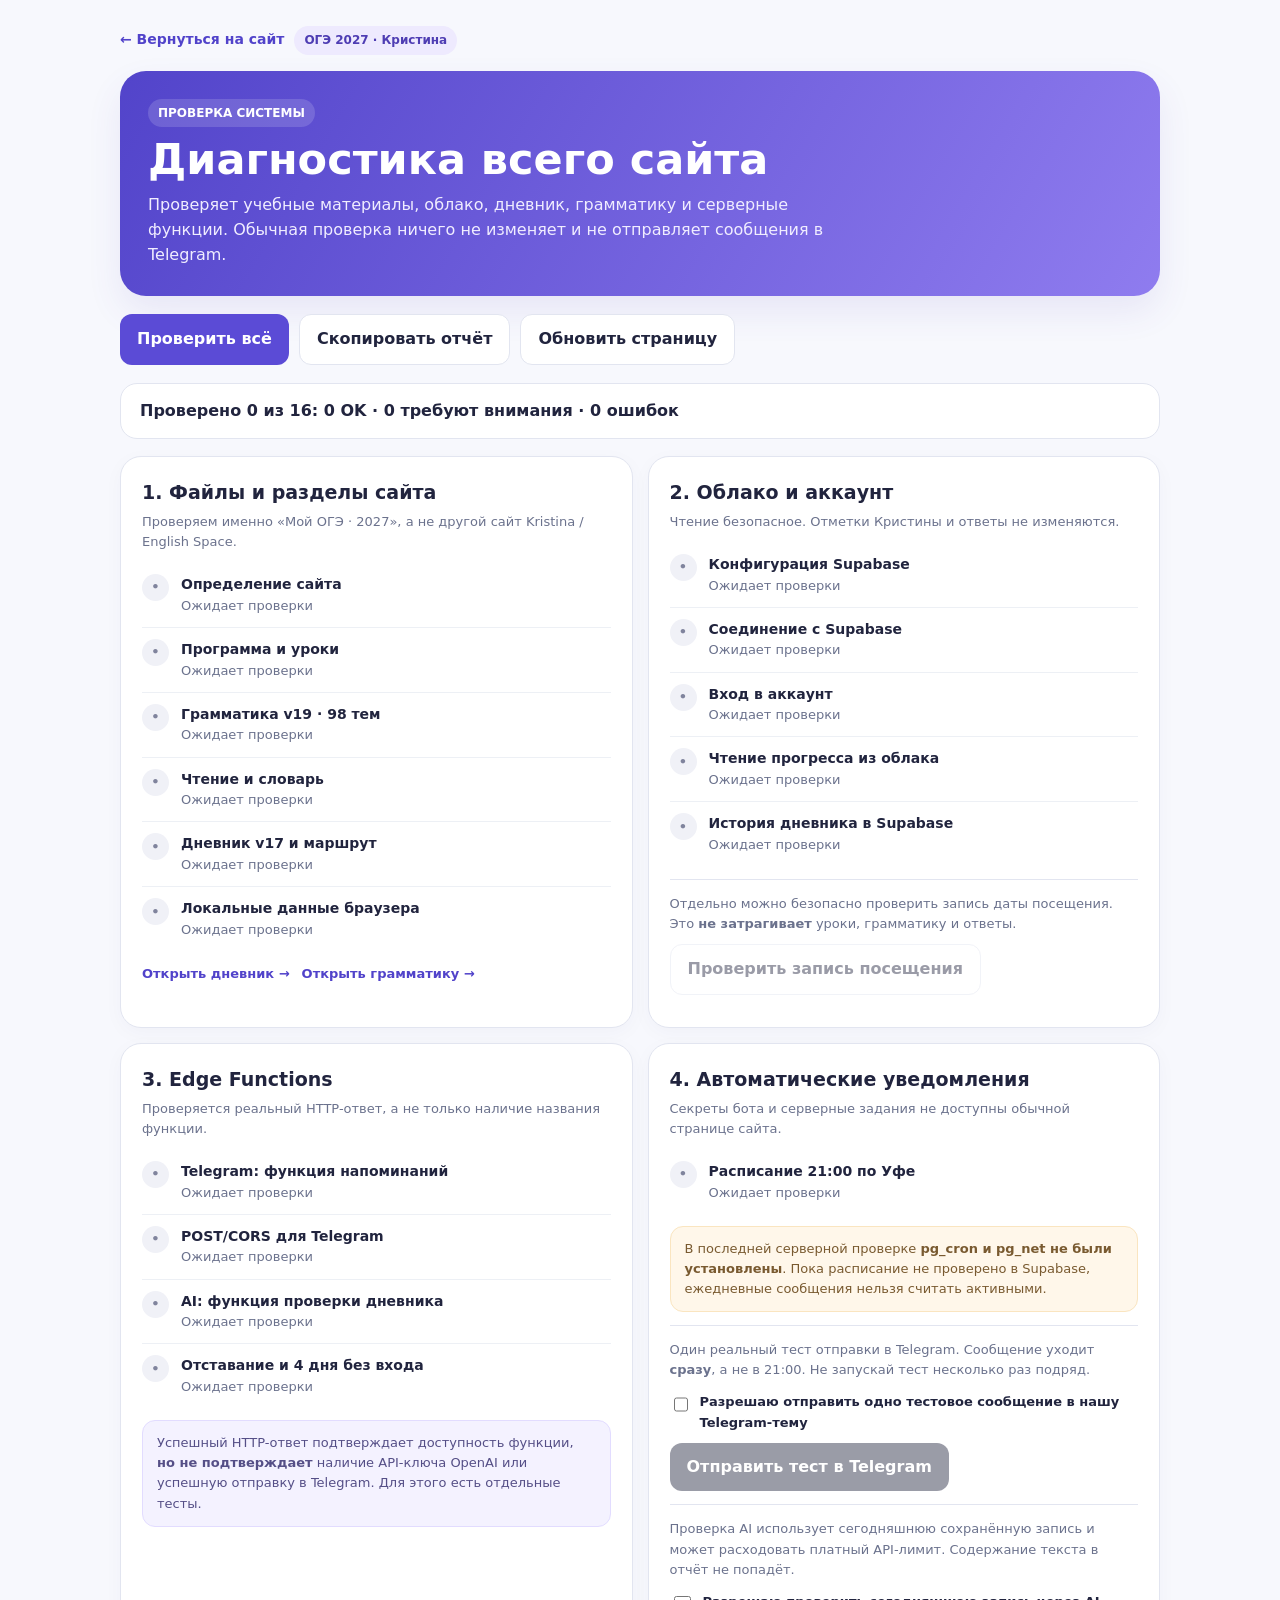
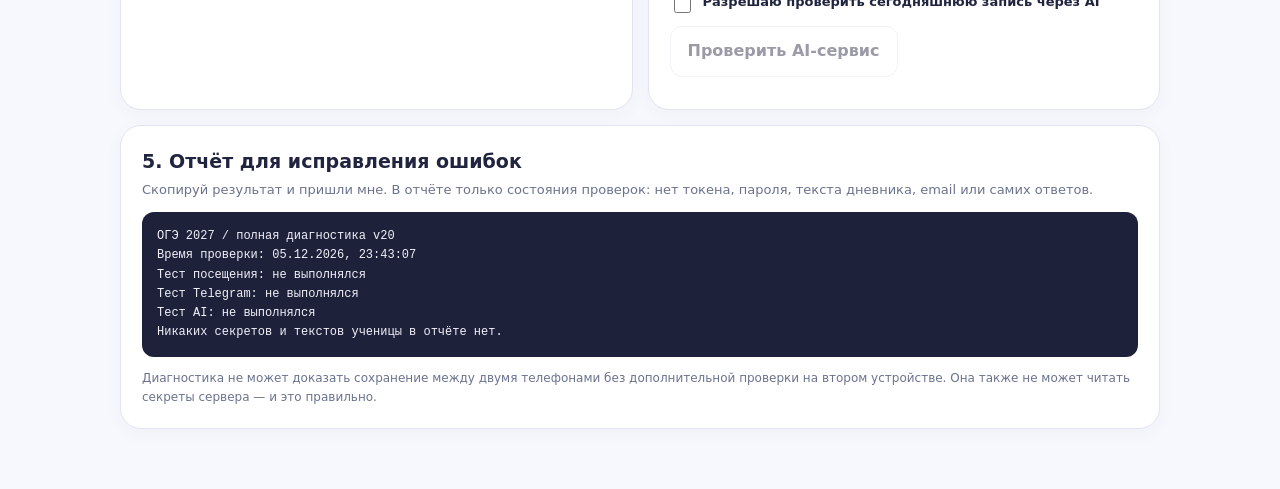
==== commit 24775cd4: "диаг" ====
--- a/diagnostics.html
+++ b/diagnostics.html
@@ -1,181 +1,128 @@
 <!doctype html>
 <html lang="ru">
 <head>
-  <meta charset="utf-8">
-  <meta name="viewport" content="width=device-width, initial-scale=1, viewport-fit=cover">
-  <meta name="theme-color" content="#f7f8fc">
-  <meta name="robots" content="noindex,nofollow">
-  <title>Диагностика Telegram · ОГЭ 2027</title>
-  <link rel="stylesheet" href="styles.css?v=7">
-  <script defer src="config.js?v=7"></script>
-  <style>
-    :root{--d-bg:#f7f8fc;--d-ink:#242437;--d-muted:#71738a;--d-purple:#5148c9;--d-line:#e6e8f0}
-    body{background:var(--d-bg);color:var(--d-ink);font-family:Manrope,system-ui,-apple-system,Segoe UI,sans-serif}
-    .diag-shell{max-width:950px;margin:0 auto;padding:30px 20px 95px}.diag-top{display:flex;gap:16px;align-items:center;justify-content:space-between;flex-wrap:wrap;margin-bottom:28px}
-    .diag-brand{display:flex;gap:11px;align-items:center;font-weight:800}.diag-logo{width:43px;height:43px;border-radius:14px;background:var(--d-purple);display:grid;place-items:center;color:white;font-size:23px}
-    .diag-hero{padding:32px 32px 29px;border-radius:26px;background:linear-gradient(125deg,#5148c9,#8571da);color:#fff;margin:0 0 18px}
-    .diag-hero h1{color:#fff;margin:0 0 9px;font-size:clamp(25px,3vw,36px)}.diag-hero p{color:#e9e6ff;margin:0;max-width:650px;line-height:1.65}
-    .diag-box{background:#fff;border:1px solid var(--d-line);border-radius:23px;padding:26px;margin-bottom:17px;box-shadow:0 10px 34px rgba(38,40,73,.035)}
-    .diag-box h2{font-size:19px;margin:0 0 8px}.diag-box p{line-height:1.7;margin-bottom:15px}.diag-actions{display:flex;align-items:center;gap:10px;flex-wrap:wrap}
-    .diag-button{border-radius:12px;background:var(--d-purple);border:1px solid var(--d-purple);color:#fff;padding:12px 17px;min-height:46px;font-weight:800}
-    .diag-button.alt{background:#fff;color:var(--d-purple);border-color:#d4d0f6}.diag-button:disabled{opacity:.5;cursor:not-allowed}
-    .diag-steps{display:grid;gap:10px;margin-top:18px}.diag-step{border:1px solid #e9eaf3;border-radius:15px;display:grid;grid-template-columns:auto 1fr;gap:12px;padding:15px;align-items:start}
-    .diag-dot{border-radius:9px;background:#f1f1f6;color:#74758a;font-weight:900;padding:5px 9px;min-width:79px;text-align:center;font-size:11px}
-    .diag-step[data-state="ok"] .diag-dot{background:#e6f7ee;color:#207d53}.diag-step[data-state="bad"] .diag-dot{background:#fff0ed;color:#b2443e}.diag-step[data-state="warn"] .diag-dot{background:#fff6e5;color:#8c6116}
-    .diag-step strong{display:block;font-size:14px;margin-bottom:3px}.diag-step p{color:#676b81;margin:0;font-size:12px;line-height:1.65;overflow-wrap:anywhere}
-    .diag-note{padding:14px 16px;background:#f3f1ff;color:#4c477b;border-radius:13px;font-size:12px;line-height:1.65;margin:15px 0}
-    .diag-warning{background:#fff7e8;color:#79572a}.diag-confirm{display:flex;gap:10px;align-items:flex-start;font-size:13px;color:#4d4f67;line-height:1.5;margin:16px 0}.diag-confirm input{width:18px;height:18px;accent-color:var(--d-purple);flex:none;margin-top:2px}
-    .diag-result{border-radius:13px;padding:14px 16px;background:#f4f5fa;color:#3e4260;line-height:1.65;white-space:pre-wrap;overflow-wrap:anywhere;min-height:48px;font-size:13px}
-    .diag-result[data-state="ok"]{background:#eaf9ef;color:#176a49}.diag-result[data-state="bad"]{background:#fff1ef;color:#963e38}.diag-result[data-state="warn"]{background:#fff6e5;color:#825b22}
-    .diag-small{font-size:12px;color:var(--d-muted)}.diag-code{font-family:ui-monospace,SFMono-Regular,Consolas,monospace;background:#f6f6fa;border-radius:7px;padding:2px 5px;font-size:.9em}.diag-help{border-top:1px solid var(--d-line);margin-top:16px;padding-top:17px}
-    @media(max-width:650px){.diag-shell{padding:16px 13px 80px}.diag-hero,.diag-box{padding:20px 17px;border-radius:19px}.diag-step{padding:12px;gap:9px}.diag-dot{min-width:65px}}
-  </style>
+<meta charset="utf-8">
+<meta name="viewport" content="width=device-width,initial-scale=1,viewport-fit=cover">
+<meta name="robots" content="noindex,nofollow">
+<meta name="theme-color" content="#f7f8fd">
+<title>Полная диагностика · Мой ОГЭ 2027</title>
+<style>
+:root{color-scheme:light;--bg:#f7f8fd;--paper:#fff;--text:#21243e;--muted:#6b728d;--line:#e2e5f0;--purple:#5b4bd6;--purplep:#eeeafe;--ok:#147d53;--bad:#a73540;--warn:#916219}
+*{box-sizing:border-box}
+body{margin:0;background:var(--bg);color:var(--text);font-family:Manrope,Inter,ui-sans-serif,system-ui,-apple-system,BlinkMacSystemFont,"Segoe UI",sans-serif;line-height:1.55}
+a{color:#5143ca}main{width:min(1040px,calc(100% - 32px));margin:26px auto 60px}
+.header{display:flex;align-items:center;gap:10px;flex-wrap:wrap;margin-bottom:16px;font-weight:700;font-size:14px}.header a{text-decoration:none}.pill{display:inline-flex;border-radius:30px;background:var(--purplep);color:#4e3db3;padding:5px 10px;font-size:12px;font-weight:800}
+.hero{background:linear-gradient(120deg,#5244ca,#8f7cef);color:white;border-radius:26px;padding:28px;box-shadow:0 16px 35px #5045b218}
+h1{font-size:clamp(27px,4vw,43px);line-height:1.12;margin:8px 0 10px}.hero p{margin:0;max-width:700px;color:#f0edff}
+.actions{display:flex;gap:10px;flex-wrap:wrap;margin:18px 0}.btn{background:var(--purple);color:white;border:none;border-radius:12px;padding:12px 17px;font:inherit;font-weight:800;cursor:pointer;min-height:44px}.btn.alt{background:white;color:var(--text);border:1px solid var(--line)}.btn.dark{background:#22253e}.btn:disabled{opacity:.45;cursor:not-allowed}
+.summary{border:1px solid var(--line);background:#fff;border-radius:17px;padding:15px 19px;margin-bottom:17px;font-weight:800}.summary[data-tone=bad]{border-color:#ffd8db;color:var(--bad)}.summary[data-tone=warn]{border-color:#ffe3bb;color:var(--warn)}.summary[data-tone=ok]{border-color:#c6e8da;color:var(--ok)}
+.grid{display:grid;grid-template-columns:1fr 1fr;gap:15px}.section{background:var(--paper);border:1px solid var(--line);border-radius:21px;padding:21px;box-shadow:0 5px 20px #1b225008}.section.wide{grid-column:1/-1}.section h2{margin:0 0 4px;font-size:19px}.sub{color:var(--muted);font-size:13px;margin:0 0 11px}
+.check{display:grid;grid-template-columns:30px minmax(0,1fr);gap:9px;border-top:1px solid #edf0f5;padding:11px 0}.check:first-of-type{border-top:0}.round{height:27px;width:27px;border-radius:50%;background:#f0f1f7;display:grid;place-items:center;font-size:13px;font-weight:900;color:#80849d}.check[data-state=ok] .round{background:#e4f7ee;color:var(--ok)}.check[data-state=bad] .round{background:#ffecef;color:var(--bad)}.check[data-state=warn] .round{background:#fff5e5;color:var(--warn)}.label{font-weight:800;font-size:14px}.detail{color:var(--muted);font-size:13px;overflow-wrap:anywhere}.check[data-state=bad] .detail{color:var(--bad)}
+.note{background:#f4f2ff;border:1px solid #e2dcff;color:#554f87;padding:12px 14px;border-radius:13px;font-size:13px;margin-top:12px}.warning{background:#fff7ea;border-color:#fae5c0;color:#795a30}
+.control{border-top:1px solid var(--line);padding-top:14px;margin-top:13px}.control .btn{margin-top:10px}.control p{margin:0;color:var(--muted);font-size:13px}.confirm{display:flex;gap:9px;align-items:flex-start;font-size:13px;font-weight:650;margin-top:12px}.confirm input{margin-top:4px;accent-color:var(--purple);width:17px;height:17px}.test-out{font-size:13px;margin-top:11px;white-space:pre-line;overflow-wrap:anywhere}.test-out[data-tone=bad]{color:var(--bad)}.test-out[data-tone=ok]{color:var(--ok)}
+pre{white-space:pre-wrap;word-wrap:break-word;font-family:ui-monospace,SFMono-Regular,Menlo,monospace;font-size:12px;line-height:1.6;background:#1d2139;color:#f2f1fb;border-radius:12px;padding:15px;max-height:330px;overflow:auto}
+.links{display:flex;gap:12px;flex-wrap:wrap;font-size:13px;margin-top:13px}.links a{font-weight:700;text-decoration:none}.small{font-size:12px;color:var(--muted);margin:11px 0 0}
+@media(max-width:740px){main{width:calc(100% - 20px);margin-top:12px}.grid{grid-template-columns:1fr}.section.wide{grid-column:auto}.hero{padding:21px}.section{padding:16px}.actions .btn{flex:1 1 100%}.control .btn{width:100%}}
+</style>
+<script defer src="config.js?v=7"></script>
 </head>
 <body>
-<main class="diag-shell">
-  <header class="diag-top">
-    <div class="diag-brand"><div class="diag-logo" aria-hidden="true">✦</div><span>МойОГЭ.<br><span class="diag-small">Диагностика · Кристина · 2027</span></span></div>
-    <a class="diag-button alt" href="index.html#/дневник">← Назад в дневник</a>
-  </header>
-  <section class="diag-hero"><span style="font-size:12px;font-weight:800;letter-spacing:1.2px;opacity:.8">ПОДКЛЮЧЕНИЕ И УВЕДОМЛЕНИЯ</span><h1>Диагностика Telegram</h1><p>Проверим, почему тестовое сообщение не отправляется. Сначала выполняются безопасные проверки без отправки в группу. Затем можно отдельно разрешить одно тестовое сообщение.</p></section>
-  <section class="diag-box" aria-labelledby="checksTitle">
-    <h2 id="checksTitle">1. Проверка подключения</h2>
-    <p class="diag-small">Диагностика не изменяет прогресс, записи дневника и настройки Telegram.</p>
-    <div class="diag-actions"><button id="runChecks" class="diag-button" type="button">Проверить соединение</button><button id="copyResults" class="diag-button alt" type="button">Скопировать результат</button></div>
-    <div class="diag-steps" id="steps" aria-live="polite">
-      <div class="diag-step" id="step-config"><span class="diag-dot">ОЖИДАНИЕ</span><div><strong>Конфигурация сайта</strong><p>URL Supabase и публичный ключ</p></div></div>
-      <div class="diag-step" id="step-session"><span class="diag-dot">ОЖИДАНИЕ</span><div><strong>Вход в аккаунт</strong><p>Наличие и действительность сессии Кристины</p></div></div>
-      <div class="diag-step" id="step-network"><span class="diag-dot">ОЖИДАНИЕ</span><div><strong>Связь с Supabase</strong><p>Можно ли получить ответ от сервера</p></div></div>
-      <div class="diag-step" id="step-function"><span class="diag-dot">ОЖИДАНИЕ</span><div><strong>Доступность функции Telegram</strong><p>Без отправки сообщения</p></div></div>
-      <div class="diag-step" id="step-request"><span class="diag-dot">ОЖИДАНИЕ</span><div><strong>Запрос из браузера (CORS)</strong><p>Проверим заголовки и HTTP-ответ безопасным запросом</p></div></div>
-    </div>
-    <div class="diag-help"><strong>Вывод</strong><div id="recommendation" class="diag-result" role="status">Нажми «Проверить соединение».</div></div>
-  </section>
-  <section class="diag-box" aria-labelledby="testTitle">
-    <h2 id="testTitle">2. Тестовая отправка в Telegram</h2>
-    <p>Отправляет <strong>одно настоящее сообщение</strong> в тему группы. Этот шаг не входит в обычную диагностику.</p>
-    <label class="diag-confirm"><input id="confirmSend" type="checkbox"><span>Я разрешаю отправить одно тестовое сообщение в нашу Telegram-группу.</span></label>
-    <button id="sendTest" class="diag-button" type="button" disabled>Отправить тест сейчас</button>
-    <div class="diag-result" id="telegramResult" role="status" style="margin-top:14px">Сначала проверь соединение и подтверди отправку.</div>
-  </section>
-  <section class="diag-box">
-    <h2>3. Если сообщение не приходит</h2>
-    <p class="diag-small">Сверяй настройки с результатами выше. Не присылай скриншоты секретных ключей и токенов.</p>
-    <div class="diag-note">Ошибка <strong>Failed to send a request to the Edge Function</strong> часто означает блокировку запроса браузером из-за CORS. В Edge Function в <span class="diag-code">Access-Control-Allow-Headers</span> должен присутствовать <span class="diag-code">x-client-info</span> наряду с <span class="diag-code">authorization</span>, <span class="diag-code">apikey</span> и <span class="diag-code">content-type</span>.</div>
-    <div class="diag-note diag-warning">Если запрос доходит до функции, но Telegram возвращает <strong>chat not found</strong> или <strong>message thread not found</strong>, нужно проверить числовые ID группы и темы. Число в конце Telegram-ссылки не всегда является ID темы.</div>
-    <p class="diag-small">Страница специально не отображает API-ключи, пароли, токены и содержимое дневника. Копирование результата включает только диагностические статусы.</p>
-  </section>
+<main>
+<div class="header"><a href="index.html">← Вернуться на сайт</a><span class="pill">ОГЭ 2027 · Кристина</span></div>
+<header class="hero"><span class="pill" style="background:#ffffff26;color:white">ПРОВЕРКА СИСТЕМЫ</span><h1>Диагностика всего сайта</h1><p>Проверяет учебные материалы, облако, дневник, грамматику и серверные функции. Обычная проверка ничего не изменяет и не отправляет сообщения в Telegram.</p></header>
+<div class="actions"><button class="btn" id="run">Проверить всё</button><button class="btn alt" id="copy">Скопировать отчёт</button><button class="btn alt" id="refresh">Обновить страницу</button></div>
+<div class="summary" id="summary" role="status" aria-live="polite">Нажми «Проверить всё».</div>
+<div class="grid">
+<section class="section"><h2>1. Файлы и разделы сайта</h2><p class="sub">Проверяем именно «Мой ОГЭ · 2027», а не другой сайт Kristina / English Space.</p>
+<div class="check" data-check="identity"><div class="round">•</div><div><div class="label">Определение сайта</div><div class="detail">Ожидает проверки</div></div></div>
+<div class="check" data-check="course"><div class="round">•</div><div><div class="label">Программа и уроки</div><div class="detail">Ожидает проверки</div></div></div>
+<div class="check" data-check="grammar"><div class="round">•</div><div><div class="label">Грамматика v19 · 98 тем</div><div class="detail">Ожидает проверки</div></div></div>
+<div class="check" data-check="reading"><div class="round">•</div><div><div class="label">Чтение и словарь</div><div class="detail">Ожидает проверки</div></div></div>
+<div class="check" data-check="diaryassets"><div class="round">•</div><div><div class="label">Дневник v17 и маршрут</div><div class="detail">Ожидает проверки</div></div></div>
+<div class="check" data-check="storage"><div class="round">•</div><div><div class="label">Локальные данные браузера</div><div class="detail">Ожидает проверки</div></div></div>
+<div class="links"><a href="index.html#/дневник">Открыть дневник →</a><a href="index.html#/грамматика">Открыть грамматику →</a></div></section>
+<section class="section"><h2>2. Облако и аккаунт</h2><p class="sub">Чтение безопасное. Отметки Кристины и ответы не изменяются.</p>
+<div class="check" data-check="config"><div class="round">•</div><div><div class="label">Конфигурация Supabase</div><div class="detail">Ожидает проверки</div></div></div>
+<div class="check" data-check="network"><div class="round">•</div><div><div class="label">Соединение с Supabase</div><div class="detail">Ожидает проверки</div></div></div>
+<div class="check" data-check="auth"><div class="round">•</div><div><div class="label">Вход в аккаунт</div><div class="detail">Ожидает проверки</div></div></div>
+<div class="check" data-check="profile"><div class="round">•</div><div><div class="label">Чтение прогресса из облака</div><div class="detail">Ожидает проверки</div></div></div>
+<div class="check" data-check="diarydb"><div class="round">•</div><div><div class="label">История дневника в Supabase</div><div class="detail">Ожидает проверки</div></div></div>
+<div class="control"><p>Отдельно можно безопасно проверить запись даты посещения. Это <strong>не затрагивает</strong> уроки, грамматику и ответы.</p><button class="btn alt" id="visit" disabled>Проверить запись посещения</button><div class="test-out" id="visit-out"></div></div></section>
+<section class="section"><h2>3. Edge Functions</h2><p class="sub">Проверяется реальный HTTP-ответ, а не только наличие названия функции.</p>
+<div class="check" data-check="reminder"><div class="round">•</div><div><div class="label">Telegram: функция напоминаний</div><div class="detail">Ожидает проверки</div></div></div>
+<div class="check" data-check="cors"><div class="round">•</div><div><div class="label">POST/CORS для Telegram</div><div class="detail">Ожидает проверки</div></div></div>
+<div class="check" data-check="review"><div class="round">•</div><div><div class="label">AI: функция проверки дневника</div><div class="detail">Ожидает проверки</div></div></div>
+<div class="check" data-check="alerts"><div class="round">•</div><div><div class="label">Отставание и 4 дня без входа</div><div class="detail">Ожидает проверки</div></div></div>
+<div class="note">Успешный HTTP-ответ подтверждает доступность функции, <strong>но не подтверждает</strong> наличие API-ключа OpenAI или успешную отправку в Telegram. Для этого есть отдельные тесты.</div></section>
+<section class="section"><h2>4. Автоматические уведомления</h2><p class="sub">Секреты бота и серверные задания не доступны обычной странице сайта.</p>
+<div class="check" data-check="schedule"><div class="round">•</div><div><div class="label">Расписание 21:00 по Уфе</div><div class="detail">Ожидает проверки</div></div></div>
+<div class="note warning">В последней серверной проверке <strong>pg_cron и pg_net не были установлены</strong>. Пока расписание не проверено в Supabase, ежедневные сообщения нельзя считать активными.</div>
+<div class="control"><p>Один реальный тест отправки в Telegram. Сообщение уходит <strong>сразу</strong>, а не в 21:00. Не запускай тест несколько раз подряд.</p><label class="confirm"><input type="checkbox" id="tg-confirm">Разрешаю отправить одно тестовое сообщение в нашу Telegram-тему</label><button class="btn dark" id="tg-test" disabled>Отправить тест в Telegram</button><div class="test-out" id="tg-out"></div></div>
+<div class="control"><p>Проверка AI использует сегодняшнюю сохранённую запись и может расходовать платный API-лимит. Содержание текста в отчёт не попадёт.</p><label class="confirm"><input type="checkbox" id="ai-confirm">Разрешаю проверить сегодняшнюю запись через AI</label><button class="btn alt" id="ai-test" disabled>Проверить AI-сервис</button><div class="test-out" id="ai-out"></div></div></section>
+<section class="section wide"><h2>5. Отчёт для исправления ошибок</h2><p class="sub">Скопируй результат и пришли мне. В отчёте только состояния проверок: нет токена, пароля, текста дневника, email или самих ответов.</p><pre id="report">Проверка не выполнялась.</pre><p class="small">Диагностика не может доказать сохранение между двумя телефонами без дополнительной проверки на втором устройстве. Она также не может читать секреты сервера — и это правильно.</p></section>
+</div>
 </main>
 <script>
 (()=>{'use strict';
-  const byId=id=>document.getElementById(id);
-  const BASESTORAGE='oge-student-auth-2027';
-  const FUNCTION='kristina-oge-diary-reminder';
-  const notes=[];
-  const diag={config:false,session:false,network:false,edge:false,probe:false,userToken:''};
-  const setStep=(id,state,message)=>{
-    const el=byId('step-'+id);
-    const st={ok:'OK',bad:'ОШИБКА',warn:'ВНИМАНИЕ',pending:'ПРОВЕРКА'}[state]||'ОЖИДАНИЕ';
-    el.dataset.state=state;el.querySelector('.diag-dot').textContent=st;
-    el.querySelector('p').textContent=message;
-    const old=notes.findIndex(x=>x.id===id);if(old>=0)notes.splice(old,1);
-    notes.push({id,status:st,detail:message});
-  };
-  const setResult=(txt,state='')=>{byId('recommendation').textContent=txt;byId('recommendation').dataset.state=state;};
-  const clean=s=>String(s||'').replace(/Bearer\s+\S+/ig,'Bearer [скрыто]').replace(/(?:sk-|sb_secret_|sb_publishable_|eyJ)[a-z0-9_.-]{15,}/ig,'[скрыто]').slice(0,210);
-  const url=()=>window.OGE_CONFIG?.cloud?.url?.replace(/\/+$/,'')||'';
-  const publicKey=()=>window.OGE_CONFIG?.cloud?.publishableKey||'';
-  const validConfig=()=>window.OGE_CONFIG?.cloud?.enabled===true && /^https:\/\/[a-z0-9-]+\.supabase\.co$/i.test(url()) && publicKey().length>=20;
-  const sessionFromBrowser=()=>{
-    try{
-      const stored=localStorage.getItem(BASESTORAGE);
-      if(!stored)return null;
-      const v=JSON.parse(stored);
-      if(!v||typeof v.access_token!=='string'||v.access_token.length<40)return null;
-      return v;
-    }catch(_e){return null;}
-  };
-  async function timedFetch(path,options={}){
-    const ac=new AbortController(),tid=setTimeout(()=>ac.abort(),12000);
-    try{return await fetch(path,{...options,signal:ac.signal,cache:'no-store',credentials:'omit'})}
-    finally{clearTimeout(tid)}
-  }
-  async function parsed(res){
-    try{const data=await res.json();return data&&typeof data==='object'?data:{}}
-    catch(_e){return {}}
-  }
-  function showReady(){byId('sendTest').disabled=!(diag.session&&diag.probe&&byId('confirmSend').checked);}
-  function failReason(e){
-    if(e?.name==='AbortError')return 'Превышено время ожидания (12 секунд): сервер не ответил.';
-    return 'Браузер заблокировал запрос или нет соединения (возможная CORS-ошибка). '+clean(e?.message||'');
-  }
-  async function runChecks(){
-    byId('runChecks').disabled=true;byId('sendTest').disabled=true;byId('telegramResult').textContent='Отправка ещё не выполнялась.';
-    Object.assign(diag,{config:false,session:false,network:false,edge:false,probe:false,userToken:''});
-    ['config','session','network','function','request'].forEach(id=>setStep(id,'pending','Проверяем…'));
-    setResult('Идёт проверка. Сообщения в Telegram не отправляются.');
-    try{
-      diag.config=validConfig();
-      setStep('config',diag.config?'ok':'bad',diag.config?'Настройки Supabase найдены и имеют корректный формат.':'В config.js отключено облако или отсутствуют адрес Supabase / публичный ключ.');
-      if(!diag.config){setResult('Сначала проверь файл config.js: cloud.enabled, cloud.url и cloud.publishableKey. Не вставляй service_role или секретный ключ в сайт.','bad');return;}
-      const session=sessionFromBrowser();
-      if(!session){setStep('session','bad','В этом браузере нет сохранённой сессии. Открой Настройки и войди в аккаунт Кристины.');}
-      else if(Number(session.expires_at||0)>0 && session.expires_at*1000<Date.now()){
-        setStep('session','warn','Сессия в браузере истекла. Повторно войди через Настройки сайта.');
-      }else{diag.userToken=session.access_token;setStep('session','warn','Сессия найдена, проверяем действительность на сервере…');}
-      let healthRes;
-      try{
-        healthRes=await timedFetch(url()+'/auth/v1/health');
-        diag.network=true;
-        setStep('network','ok','Supabase отвечает: HTTP '+healthRes.status+'.');
-      }catch(e){setStep('network','bad',failReason(e));setResult('Не удаётся подключиться к Supabase. Проверь интернет, блокировщики, VPN и правильность URL.','bad');return;}
-      if(diag.userToken){
-        try{
-          const response=await timedFetch(url()+'/auth/v1/user',{headers:{apikey:publicKey(),Authorization:'Bearer '+diag.userToken}});
-          if(response.ok){diag.session=true;setStep('session','ok','Авторизация подтверждена сервером.');}
-          else {diag.userToken='';setStep('session','bad','Сессия отклонена сервером: HTTP '+response.status+'. Повторно войди в Настройках.');}
-        }catch(e){diag.userToken='';setStep('session','warn','Не удалось подтвердить сессию: '+failReason(e));}
-      }
-      const endpoint=url()+'/functions/v1/'+FUNCTION;
-      try{
-        const r=await timedFetch(endpoint,{method:'GET'});
-        diag.edge=true;setStep('function',r.status===405?'ok':(r.status===401?'warn':'ok'),'Сервер функции отвечает: HTTP '+r.status+'. '+(r.status===405?'Для GET это нормально.':'Проверяем POST отдельно.'));
-      }catch(e){setStep('function','bad',failReason(e));setResult('Не удалось получить ответ функции. Проверь название функции, ACTIVE и настройки CORS.','bad');return;}
-      // Unknown mode never sends Telegram messages, but exercises the same browser headers as Supabase JS.
-      try{
-        const headers={'Content-Type':'application/json',apikey:publicKey(),'x-client-info':'supabase-js-web/2.58.0',Authorization:'Bearer '+(diag.userToken||publicKey())};
-        const r=await timedFetch(endpoint,{method:'POST',headers,body:JSON.stringify({mode:'diagnostics-probe'})});
-        const data=await parsed(r);
-        if(r.status===400 && /unknown.mode/i.test(String(data.error||''))){diag.probe=true;setStep('request','ok','POST и CORS работают. Функция ответила ожидаемым HTTP 400 на безопасный диагностический запрос.');}
-        else if(r.status===401||r.status===403){setStep('request','warn','POST доступен, но сервер отклонил авторизацию: HTTP '+r.status+' ('+clean(data.error||'нет описания')+').');}
-        else if(r.status>=500){setStep('request','bad','Функция вернула HTTP '+r.status+': '+clean(data.error||'ошибка сервера')+'. Проверь Edge Function Logs и секреты.');}
-        else{setStep('request','warn','Ответ HTTP '+r.status+': '+clean(data.error||'нет описания')+'. Нужна проверка серверного кода.');}
-      }catch(e){setStep('request','bad',failReason(e));setResult('GET функции отвечает, но POST блокируется. Наиболее вероятно, не указан x-client-info в Access-Control-Allow-Headers. Исправь его в Edge Function и заново Deploy.','bad');return;}
-      if(diag.probe && diag.session)setResult('Подключение и авторизация работают. Теперь можешь подтвердить отдельную тестовую отправку в Telegram.','ok');
-      else if(!diag.session)setResult('Запрос к функции прошёл. Для реального теста нужно повторно войти в аккаунт Кристины через Настройки.','warn');
-      else setResult('Функция отвечает, но есть ошибка POST. Смотри HTTP-код выше и журнал Edge Function Logs.','warn');
-    }finally{byId('runChecks').disabled=false;showReady();}
-  }
-  async function sendTest(){
-    if(!diag.session||!diag.probe||!byId('confirmSend').checked)return;
-    byId('sendTest').disabled=true;byId('telegramResult').textContent='Отправляем тестовое сообщение…';
-    try{
-      const r=await timedFetch(url()+'/functions/v1/'+FUNCTION,{method:'POST',headers:{'Content-Type':'application/json',apikey:publicKey(),'x-client-info':'supabase-js-web/2.58.0',Authorization:'Bearer '+diag.userToken},body:JSON.stringify({mode:'test'})});
-      const body=await parsed(r);
-      if(r.ok&&body.delivered===true&&body.message_id){byId('telegramResult').dataset.state='ok';byId('telegramResult').textContent='Telegram API подтвердил отправку сообщения №'+Number(body.message_id)+'. Проверь, что оно появилось именно в нужной теме.';}
-      else{byId('telegramResult').dataset.state='bad';byId('telegramResult').textContent='Сервер вернул HTTP '+r.status+': '+clean(body.error||'нет подтверждения доставки')+'.';}
-    }catch(e){byId('telegramResult').dataset.state='bad';byId('telegramResult').textContent=failReason(e);}
-    finally{byId('confirmSend').checked=false;showReady();}
-  }
-  byId('runChecks').addEventListener('click',runChecks);
-  byId('sendTest').addEventListener('click',sendTest);
-  byId('confirmSend').addEventListener('change',showReady);
-  byId('copyResults').addEventListener('click',async()=>{
-    const body=['ОГЭ-2027 / Telegram / диагностика','Дата: '+new Date().toLocaleString('ru-RU'),...notes.map(n=>n.id+': '+n.status+' — '+n.detail),'Вывод: '+byId('recommendation').textContent,'Тест: '+byId('telegramResult').textContent,'Секреты и токены в отчёте отсутствуют.'].join('\n');
-    try{await navigator.clipboard.writeText(body);byId('copyResults').textContent='Скопировано';setTimeout(()=>byId('copyResults').textContent='Скопировать результат',1800)}catch(_e){byId('recommendation').textContent='Браузер не разрешил копирование. Можно сделать скриншот статусов проверок (без секретов).';}
-  });
-  window.addEventListener('load',()=>setTimeout(runChecks,180));
+const $=id=>document.getElementById(id);
+const state={},expected=['identity','course','grammar','reading','diaryassets','storage','config','network','auth','profile','diarydb','reminder','cors','review','alerts','schedule'];
+const names={identity:'Сайт ОГЭ',course:'Курс и уроки',grammar:'Грамматика 98',reading:'Чтение и словарь',diaryassets:'Дневник v17',storage:'Локальное хранилище',config:'Supabase настройки',network:'Supabase сеть',auth:'Авторизация',profile:'Прогресс в облаке',diarydb:'Записи дневника',reminder:'Функция Telegram',cors:'POST/CORS Telegram',review:'Функция проверки языка',alerts:'Функция оповещений',schedule:'Расписание'};
+const cli={token:'',userId:'',url:'',key:'',authOK:false};
+const timeout=14000;
+const statusWords={ok:'OK',warn:'ВНИМАНИЕ',bad:'ОШИБКА',wait:'ОЖИДАНИЕ'};
+function update(id,status,message){state[id]={status,message};const el=document.querySelector(`[data-check="${id}"]`);if(el){el.dataset.state=status;el.querySelector('.round').textContent={ok:'✓',warn:'!',bad:'×',wait:'•'}[status];el.querySelector('.detail').textContent=message}renderReport()}
+function renderReport(){const rows=expected.filter(id=>state[id]).map(id=>`${names[id]}: ${statusWords[state[id].status]} — ${state[id].message}`);const all=expected.map(id=>state[id]?.status||'wait');const ok=all.filter(x=>x==='ok').length,bad=all.filter(x=>x==='bad').length,warn=all.filter(x=>x==='warn').length;
+ const summary=$('summary');summary.dataset.tone=bad?'bad':warn?'warn':(ok===expected.length?'ok':'');summary.textContent=`Проверено ${ok+bad+warn} из ${expected.length}: ${ok} OK · ${warn} требуют внимания · ${bad} ошибок`;
+ $('report').textContent=['ОГЭ 2027 / полная диагностика v20','Время проверки: '+new Date().toLocaleString('ru-RU'),...rows,'Тест посещения: '+($('visit-out').dataset.report||'не выполнялся'),'Тест Telegram: '+($('tg-out').dataset.report||'не выполнялся'),'Тест AI: '+($('ai-out').dataset.report||'не выполнялся'),'Никаких секретов и текстов ученицы в отчёте нет.'].join('\n')}
+async function fetchTimed(url,opts={}){const ac=new AbortController(),t=setTimeout(()=>ac.abort(),timeout);try{return await fetch(url,{...opts,signal:ac.signal,cache:'no-store'})}finally{clearTimeout(t)}}
+function fetchError(e){return e?.name==='AbortError'?'Таймаут: сервер не ответил за 14 секунд':'Не удалось выполнить запрос (сеть, CORS или блокировка браузера)'}
+const origin=()=>String(window.OGE_CONFIG?.cloud?.url||'').replace(/\/+$/,'');
+const pub=()=>String(window.OGE_CONFIG?.cloud?.publishableKey||'');
+function authHeaders(withBody=false){return {'apikey':cli.key,'Authorization':'Bearer '+cli.token,...(withBody?{'Content-Type':'application/json','x-client-info':'oge2027-diagnostics/20'}:{})}}
+async function file(path,marker){try{const r=await fetchTimed(path+'?diag='+Date.now());if(!r.ok)return {ok:false,reason:'HTTP '+r.status};const text=await r.text();if(marker&&!text.includes(marker))return {ok:false,reason:'Файл не соответствует ожидаемой версии'};return {ok:true,text}}catch(e){return {ok:false,reason:fetchError(e)}}}
+function local(){try{const k='oge-2027-diagnostics-temporary';localStorage.setItem(k,'ok');const ok=localStorage.getItem(k)==='ok';localStorage.removeItem(k);return ok}catch{return false}}
+async function checkFiles(){const main=await file('index.html','Личный кабинет Кристины');if(!main.ok){update('identity','bad','В этой папке не найден сайт «Мой ОГЭ · 2027»: '+main.reason);['course','grammar','reading','diaryassets'].forEach(x=>update(x,'warn','Сначала открой диагностику из папки сайта ОГЭ.'));return}
+ update('identity','ok','Открыта папка сайта «Мой ОГЭ · 2027».');
+ const coursePaths=['app.js','data/program.js','data/lessons.js','data/diagnostic.js','data/personalized-study.js','reports-core.js'];const courseMarkers=['OGE_CONFIG','OGE_PROGRAM','OGE_LESSONS',null,null,null];const course=await Promise.all(coursePaths.map((path,i)=>file(path,courseMarkers[i])));update('course',course.every(x=>x.ok)?'ok':'bad',course.every(x=>x.ok)?'Главная программа, занятия, стартовый тест и отчёты доступны.':'Не загружаются: '+coursePaths.filter((_,i)=>!course[i].ok).join(', '));
+ const gr=await Promise.all([file('data/grammar-reference-v19-data.js','OGE_GRAMMAR_TOPIC_V19'),file('data/grammar-reference-v19.js','data.length !== 98'),file('data/grammar-reference-v18.js','OGE_GRAMMAR_REFERENCE_V18'),file('grammar-reference-v19.css')]);const v19Linked=main.text.includes('grammar-reference-v19.js')&&main.text.includes('grammar-reference-v19-data.js');update('grammar',gr.every(x=>x.ok)&&v19Linked?'ok':'bad',gr.every(x=>x.ok)&&v19Linked?'Все файлы справочника v19 доступны и подключены к главной.':'Обновление v19 неполное: '+['98 тем','движок v19','основа v18','CSS v19'].filter((_,i)=>!gr[i].ok).join(', ')+(v19Linked?'':'; нет подключения v19 в index.html'));
+ const read=await Promise.all([file('data/reading-library.js','OGE_READING'),file('data/vocabulary-plus.js')]);const readingLinked=main.text.includes('reading-library.js')&&main.text.includes('vocabulary-plus.js');update('reading',read.every(x=>x.ok)&&readingLinked?'ok':'bad',read.every(x=>x.ok)&&readingLinked?'Файлы чтения и словаря доступны и подключены.':'Отсутствуют/не совпадают: '+['чтение','словарь'].filter((_,i)=>!read[i].ok).join(', ')+(readingLinked?'':'; отсутствуют подключения в index.html'));
+ const di=await Promise.all([file('journal.js','OGE_DIARY'),file('study-diary.css'),file('cloud-sync.js','OGE_CLOUD')]);const linked=main.text.includes('journal.js')&&main.text.includes('study-diary.css');update('diaryassets',di.every(x=>x.ok)&&linked?'ok':'bad',di.every(x=>x.ok)&&linked?'Дневник v17 загружается, подключён к главной; адрес: index.html#/дневник.':'Дневник неполный: '+['journal.js','study-diary.css','cloud-sync.js'].filter((_,i)=>!di[i].ok).join(', ')+(linked?'':'; нет ссылок в index.html'));
+}
+async function checkConfigNetwork(){const conf=window.OGE_CONFIG?.cloud;const url=origin(),key=pub();const valid=conf?.enabled===true&&/^https:\/\/[a-z0-9-]+\.supabase\.co$/i.test(url)&&key.length>15;
+ update('config',valid?'ok':'bad',valid?'Облачные настройки найдены.':'Облако выключено или в config.js нет публичных параметров.');if(!valid){update('network','warn','Проверка сети пропущена.');return false}
+ cli.url=url;cli.key=key;try{const r=await fetchTimed(url+'/auth/v1/health',{headers:{apikey:key}});update('network',r.status<500?'ok':'bad','Сервер Supabase ответил: HTTP '+r.status+'.');return r.status<500}catch(e){update('network','bad',fetchError(e));return false}}
+async function checkAccount(){cli.authOK=false;cli.userId='';cli.token='';let session;try{session=JSON.parse(localStorage.getItem('oge-student-auth-2027')||'null')}catch{}
+ if(!session?.access_token){update('auth','warn','В этом браузере нет сессии. Войди через «Настройки» на сайте Кристины.');update('profile','warn','Нужна авторизация.');update('diarydb','warn','Нужна авторизация.');return}
+ cli.token=session.access_token;try{const r=await fetchTimed(cli.url+'/auth/v1/user',{headers:authHeaders()});if(!r.ok){update('auth','bad','Сессия не подтверждена: HTTP '+r.status+'. Войди снова в «Настройках».');update('profile','warn','Сначала повтори вход.');update('diarydb','warn','Сначала повтори вход.');return}const d=await r.json();if(!d?.id){update('auth','bad','Сервер не подтвердил пользователя.');return}cli.userId=d.id;cli.authOK=true;update('auth','ok','Сервер Supabase подтвердил вход.');$('visit').disabled=false;
+ const u=encodeURIComponent(d.id);const [profile,diary]=await Promise.allSettled([
+ fetchTimed(cli.url+'/rest/v1/oge_student_state?select=snapshot&user_id=eq.'+u+'&limit=1',{headers:authHeaders()}),
+ fetchTimed(cli.url+'/rest/v1/oge_journal_entries?select=entry_date,sentence_count,submitted_at,ai_checked_at&user_id=eq.'+u+'&order=entry_date.desc&limit=7',{headers:authHeaders()})]);
+ if(profile.status==='fulfilled'){const r=profile.value;if(r.ok){const d=await r.json();if(!d.length)update('profile','warn','Облачная запись не найдена: возможно, данные ещё не перенесены.');else if(d[0]?.snapshot?.studentId==='kristina-oge-2027')update('profile','ok','Личный прогресс доступен из Supabase (данные не раскрываются).');else update('profile','bad','Это не профиль ОГЭ Кристины. Проверь аккаунт.')}else update('profile','bad','Не удалось прочитать прогресс: HTTP '+r.status+'.')}else update('profile','bad',fetchError(profile.reason));
+ if(diary.status==='fulfilled'){const r=diary.value;if(r.ok){const a=await r.json();const n=a.length;if(!n)update('diarydb','warn','Дневник доступен, но в облаке пока нет записей.');else{const today=new Date(Date.now()+5*3600000).toISOString().slice(0,10);const t=a.find(x=>x.entry_date===today);update('diarydb','ok',`История доступна; найдено записей в выборке: ${n}. Сегодня: ${t?.submitted_at?'запись отправлена':t?'есть черновик':'записи нет'}.`)}}else update('diarydb','bad','Чтение дневника: HTTP '+r.status+'.')}else update('diarydb','bad',fetchError(diary.reason));
+ }catch(e){update('auth','bad',fetchError(e));update('profile','warn','Проверка не завершена.');update('diarydb','warn','Проверка не завершена.')}}
+async function edge(slug,key){try{const r=await fetchTimed(cli.url+'/functions/v1/'+slug,{method:'GET'});if([400,401,403,405,200].includes(r.status)){update(key,r.status===405?'ok':'warn',r.status===405?'Функция доступна, GET ожидаемо вернул HTTP 405.':'Сервер ответил HTTP '+r.status+'; требуется дополнительная проверка.');return true}update(key,'bad','HTTP '+r.status+' — функция недоступна или ошибается.');return false}catch(e){update(key,'bad',fetchError(e));return false}}
+async function checkFunctions(){if(!cli.url){['reminder','cors','review','alerts'].forEach(x=>update(x,'warn','Нужна доступная конфигурация Supabase.'));return}
+ const [a]=await Promise.all([edge('kristina-oge-diary-reminder','reminder'),edge('kristina-oge-diary-review','review'),edge('kristina-oge-alerts','alerts')]);
+ if(!a){update('cors','warn','Функция Telegram недоступна: POST не выполнялся.');return}
+ try{const r=await fetchTimed(cli.url+'/functions/v1/kristina-oge-diary-reminder',{method:'POST',headers:{apikey:cli.key,Authorization:'Bearer '+(cli.token||cli.key),'Content-Type':'application/json','x-client-info':'oge2027-diagnostics/20'},body:JSON.stringify({mode:'diagnostics-probe'})});
+ if([400,401,403].includes(r.status))update('cors','ok',`POST проходит через браузер (HTTP ${r.status}). Диагностический запрос не отправлял Telegram.`);
+ else update('cors',r.ok?'warn':'bad','POST вернул HTTP '+r.status+'. Тест Telegram ещё не выполнялся.');
+ }catch(e){update('cors','bad',fetchError(e)+' — возможна CORS-ошибка заголовков.')}
+}
+async function run(){const btn=$('run');btn.disabled=true;$('tg-test').disabled=true;$('ai-test').disabled=true;$('visit').disabled=true;cli.token='';cli.userId='';cli.url='';cli.key='';cli.authOK=false;
+ expected.forEach(id=>update(id,'wait','Проверка ещё не завершена.'));
+ update('storage',local()?'ok':'bad',local()?'localStorage доступен. Это не подтверждает облачную синхронизацию.':'Браузер блокирует локальное сохранение.');
+ update('schedule','warn','Из браузера нельзя проверить pg_cron, pg_net и запуск по расписанию. Проверь в Supabase; ранее расширения не были включены.');
+ await checkFiles();const network=await checkConfigNetwork();if(network){await checkAccount();await checkFunctions()}else{['auth','profile','diarydb','reminder','cors','review','alerts'].forEach(id=>update(id,'warn','Сначала исправь подключение Supabase.'))}
+ btn.disabled=false;$('tg-test').disabled=!(cli.authOK&&$('tg-confirm').checked&&state.cors?.status==='ok');$('ai-test').disabled=!(cli.authOK&&$('ai-confirm').checked&&state.diarydb?.status==='ok');renderReport()}
+async function doVisit(){if(!cli.authOK)return;const btn=$('visit');btn.disabled=true;try{const r=await fetchTimed(cli.url+'/rest/v1/rpc/oge_mark_visit',{method:'POST',headers:authHeaders(true),body:'{}'});const text=r.ok?'OK: сервер сохранил посещение (HTTP '+r.status+').':'ОШИБКА: запись посещения вернула HTTP '+r.status+'.';$('visit-out').textContent=text;$('visit-out').dataset.tone=r.ok?'ok':'bad';$('visit-out').dataset.report=text}catch(e){const text='ОШИБКА: '+fetchError(e);$('visit-out').textContent=text;$('visit-out').dataset.report=text;$('visit-out').dataset.tone='bad'}finally{btn.disabled=false;renderReport()}}
+function interpretation(status,message){const msg=String(message||'').toLowerCase();if(status===429)return 'Ограничение частоты тестов: попробуй позднее.';if(/chat not found|thread not found|message thread/.test(msg))return 'Telegram не нашёл чат или тему: проверь CHAT_ID, THREAD_ID и доступ бота.';if(/bot was blocked|forbidden|not enough rights|bot is not a member/.test(msg))return 'У бота нет доступа или прав отправки в группе.';if(/token|secret|configured|missing|invalid/.test(msg))return 'В Supabase не хватает секретов или указано неверное значение.';if(status===401||status===403)return 'Ошибка авторизации: повторно войди в аккаунт и обнови страницу.';return 'HTTP '+status+'. Ответ функции не подтвердил операцию.'}
+async function doTelegram(){if(!cli.authOK||!$('tg-confirm').checked)return;const btn=$('tg-test');btn.disabled=true;const out=$('tg-out');out.textContent='Отправляем одно тестовое сообщение...';try{const r=await fetchTimed(cli.url+'/functions/v1/kristina-oge-diary-reminder',{method:'POST',headers:authHeaders(true),body:JSON.stringify({mode:'test'})});const data=await r.json().catch(()=>({}));if(r.ok&&data?.delivered===true){const txt='OK: сервер Telegram подтвердил отправку. Проверь, что сообщение появилось именно в нужной теме.';out.textContent=txt;out.dataset.report=txt;out.dataset.tone='ok'}else{const txt='ОШИБКА: '+interpretation(r.status,data?.error);out.textContent=txt;out.dataset.report=txt;out.dataset.tone='bad'}}catch(e){const txt='ОШИБКА: '+fetchError(e);out.textContent=txt;out.dataset.report=txt;out.dataset.tone='bad'}finally{$('tg-confirm').checked=false;renderReport()}}
+async function doAI(){if(!cli.authOK||!$('ai-confirm').checked)return;const btn=$('ai-test'),out=$('ai-out');btn.disabled=true;out.textContent='Проверяем сегодняшнюю запись...';try{const r=await fetchTimed(cli.url+'/functions/v1/kristina-oge-diary-review',{method:'POST',headers:authHeaders(true),body:JSON.stringify({review_today:true})});const data=await r.json().catch(()=>({}));if(r.ok&&data?.review){const t='OK: AI-сервис вернул проверку. Исходный текст и исправления не включены в отчёт.';out.textContent=t;out.dataset.report=t;out.dataset.tone='ok'}else{const t='ОШИБКА: '+interpretation(r.status,data?.error)+(r.status===400?' Проверь, что сегодня отправлены два предложения.':'');out.textContent=t;out.dataset.report=t;out.dataset.tone='bad'}}catch(e){const t='ОШИБКА: '+fetchError(e);out.textContent=t;out.dataset.report=t;out.dataset.tone='bad'}finally{$('ai-confirm').checked=false;renderReport()}}
+$('run').addEventListener('click',run);$('refresh').addEventListener('click',()=>location.reload());$('visit').addEventListener('click',doVisit);$('tg-test').addEventListener('click',doTelegram);$('ai-test').addEventListener('click',doAI);
+$('tg-confirm').addEventListener('change',()=>{$('tg-test').disabled=!(cli.authOK&&$('tg-confirm').checked&&state.cors?.status==='ok')});$('ai-confirm').addEventListener('change',()=>{$('ai-test').disabled=!(cli.authOK&&$('ai-confirm').checked&&state.diarydb?.status==='ok')});
+$('copy').addEventListener('click',async()=>{const t=$('report').textContent;try{await navigator.clipboard.writeText(t);$('copy').textContent='Отчёт скопирован';setTimeout(()=>$('copy').textContent='Скопировать отчёт',1800)}catch{const range=document.createRange();range.selectNodeContents($('report'));const sel=window.getSelection();sel.removeAllRanges();sel.addRange(range);$('copy').textContent='Выделено — нажми «Копировать»';}});
+renderReport();
 })();
 </script>
-</body>
-</html>
+</body></html>
